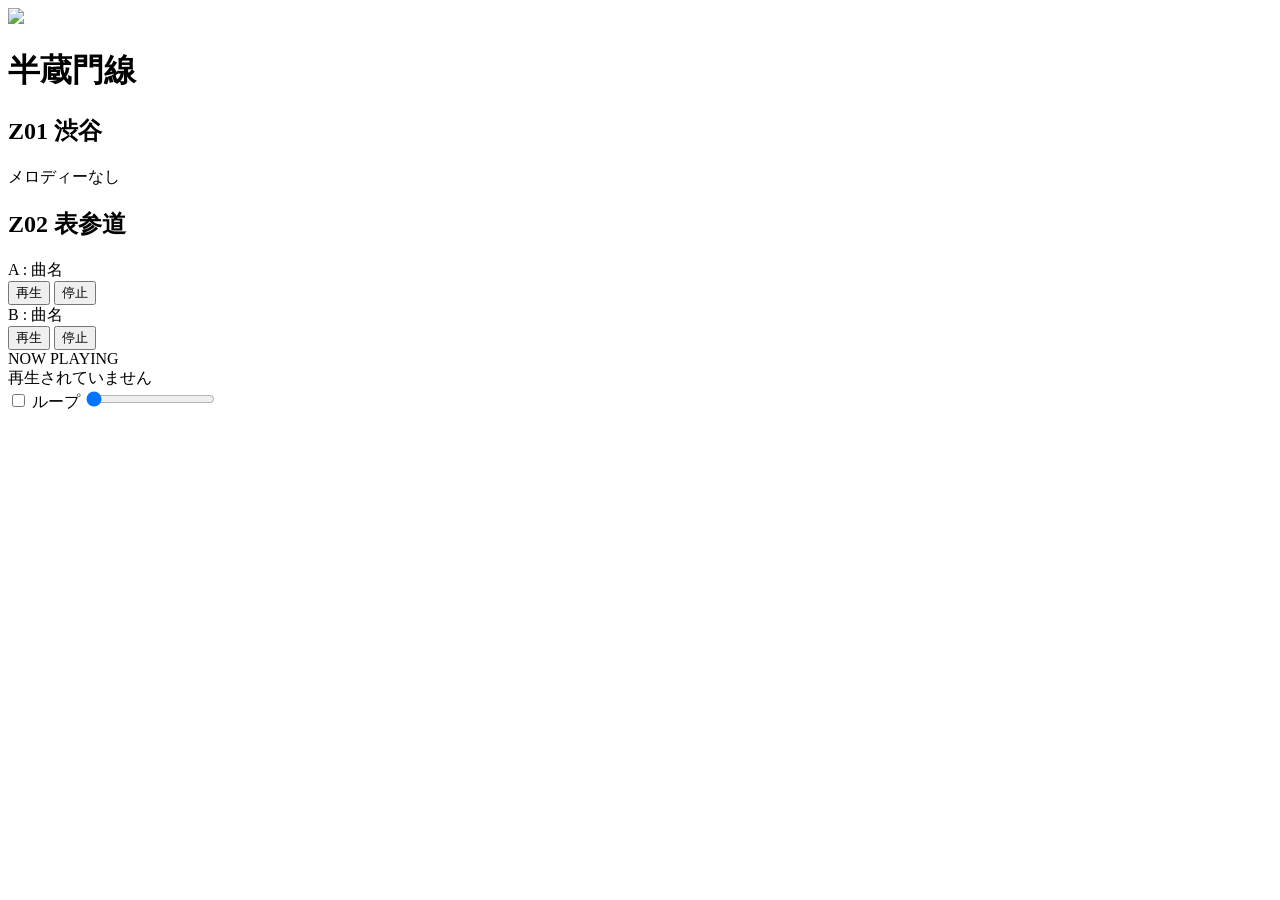
==== hanzomon-line/index.html @ 13fa2021 "Create index.html" ====
<!DOCTYPE html>
<html lang="ja">
<head>

  <meta charset="UTF-8">

  <meta
    name="viewport"
    content="width=device-width, initial-scale=1.0"
  >

  <title>半蔵門線 駅メロ</title>

  <link rel="stylesheet" href="style.css">

</head>

<body>

  <div class="bg-image"></div>





  <main class="container">

    <!-- 路線タイトル -->
    <div class="line-title">

      <img
        src="icons/hanzomon.png"
        class="line-icon"
      >

      <h1>半蔵門線</h1>

    </div>





    <!-- ===================================== -->
    <!-- Z01 渋谷 -->
    <!-- ===================================== -->

    <section class="station-card">

      <h2 class="station-name">
        Z01 渋谷
      </h2>





      <div class="melody-item">

        <div class="melody-title">
          メロディーなし
        </div>

      </div>

    </section>





    <!-- ===================================== -->
    <!-- ↓↓↓ ここから追加 ↓↓↓ -->
    <!-- ===================================== -->



    <section class="station-card">

      <h2 class="station-name">
        Z02 表参道
      </h2>





      <div class="melody-item">

        <div class="melody-title">
          A : 曲名
        </div>

        <div class="button-group">

          <button onclick="playMusic('audio/Z02A1.mp3','曲名')">
            再生
          </button>

          <button onclick="stopMusic()">
            停止
          </button>

        </div>

      </div>





      <div class="melody-item">

        <div class="melody-title">
          B : 曲名
        </div>

        <div class="button-group">

          <button onclick="playMusic('audio/Z02B1.mp3','曲名')">
            再生
          </button>

          <button onclick="stopMusic()">
            停止
          </button>

        </div>

      </div>

    </section>





  </main>





  <!-- 下部固定プレイヤー -->
  <div class="music-bar">

    <div class="music-left">

      <div class="playing-label">
        NOW PLAYING
      </div>

      <div
        class="now-playing"
        id="nowPlaying"
      >
        再生されていません
      </div>

    </div>





    <div class="music-right">

      <!-- ループ -->
      <label class="loop-wrap">

        <input
          type="checkbox"
          id="loopToggle"
        >

        ループ

      </label>





      <!-- シークバー -->
      <input
        type="range"
        id="seekBar"
        value="0"
        min="0"
        max="100"
      >

    </div>

  </div>





  <!-- audio -->
  <audio
    id="audio-player"
    preload="auto"
  ></audio>





  <script>

    const player =
      document.getElementById(
        "audio-player"
      );

    const seekBar =
      document.getElementById(
        "seekBar"
      );

    const loopToggle =
      document.getElementById(
        "loopToggle"
      );

    const nowPlaying =
      document.getElementById(
        "nowPlaying"
      );





    function playMusic(file,name){

      player.src = file;

      player.loop =
        loopToggle.checked;

      player.play();

      nowPlaying.textContent =
        name;
    }





    function stopMusic(){

      player.pause();

      player.currentTime = 0;

      nowPlaying.textContent =
        "再生されていません";
    }





    player.addEventListener(
      "timeupdate",
      () => {

        if(player.duration){

          seekBar.value =
            (player.currentTime
            / player.duration)
            * 100;
        }

      }
    );





    seekBar.addEventListener(
      "input",
      () => {

        if(player.duration){

          player.currentTime =
            (seekBar.value / 100)
            * player.duration;
        }

      }
    );

  </script>

</body>
</html>
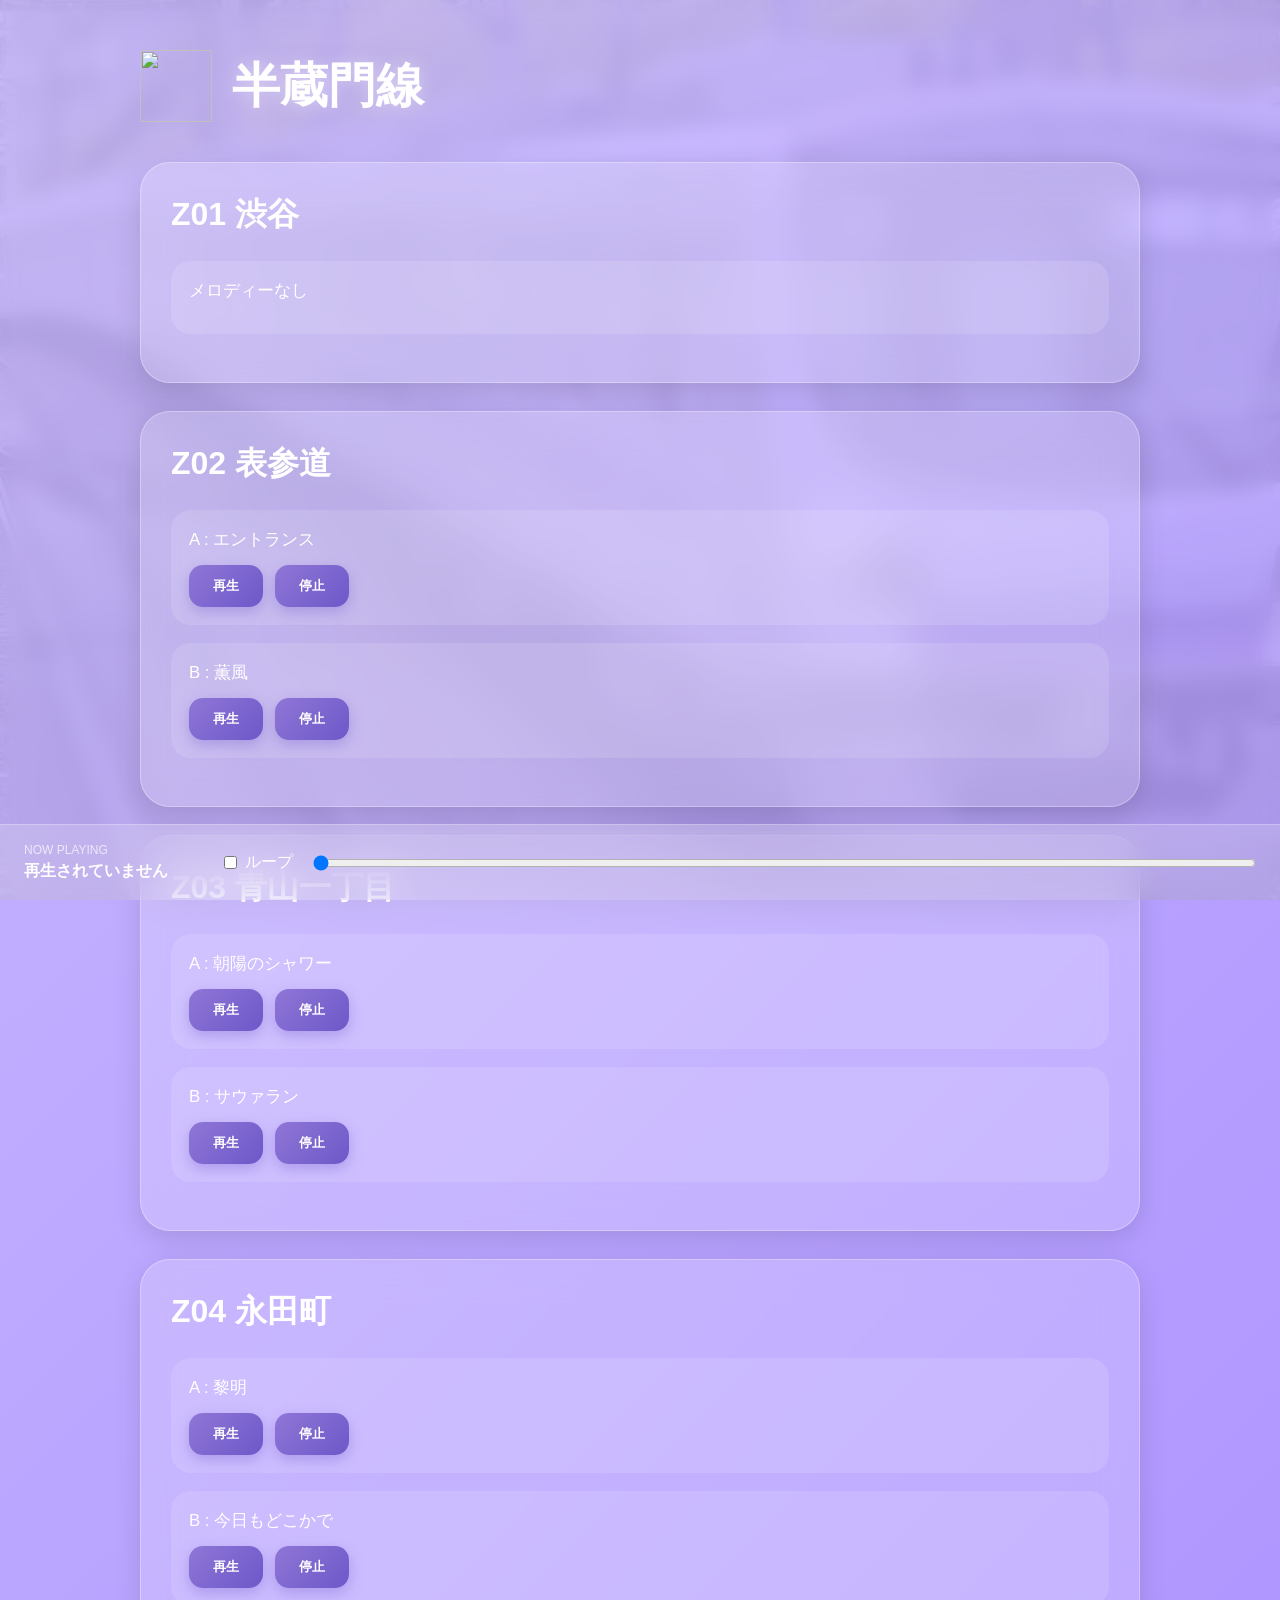
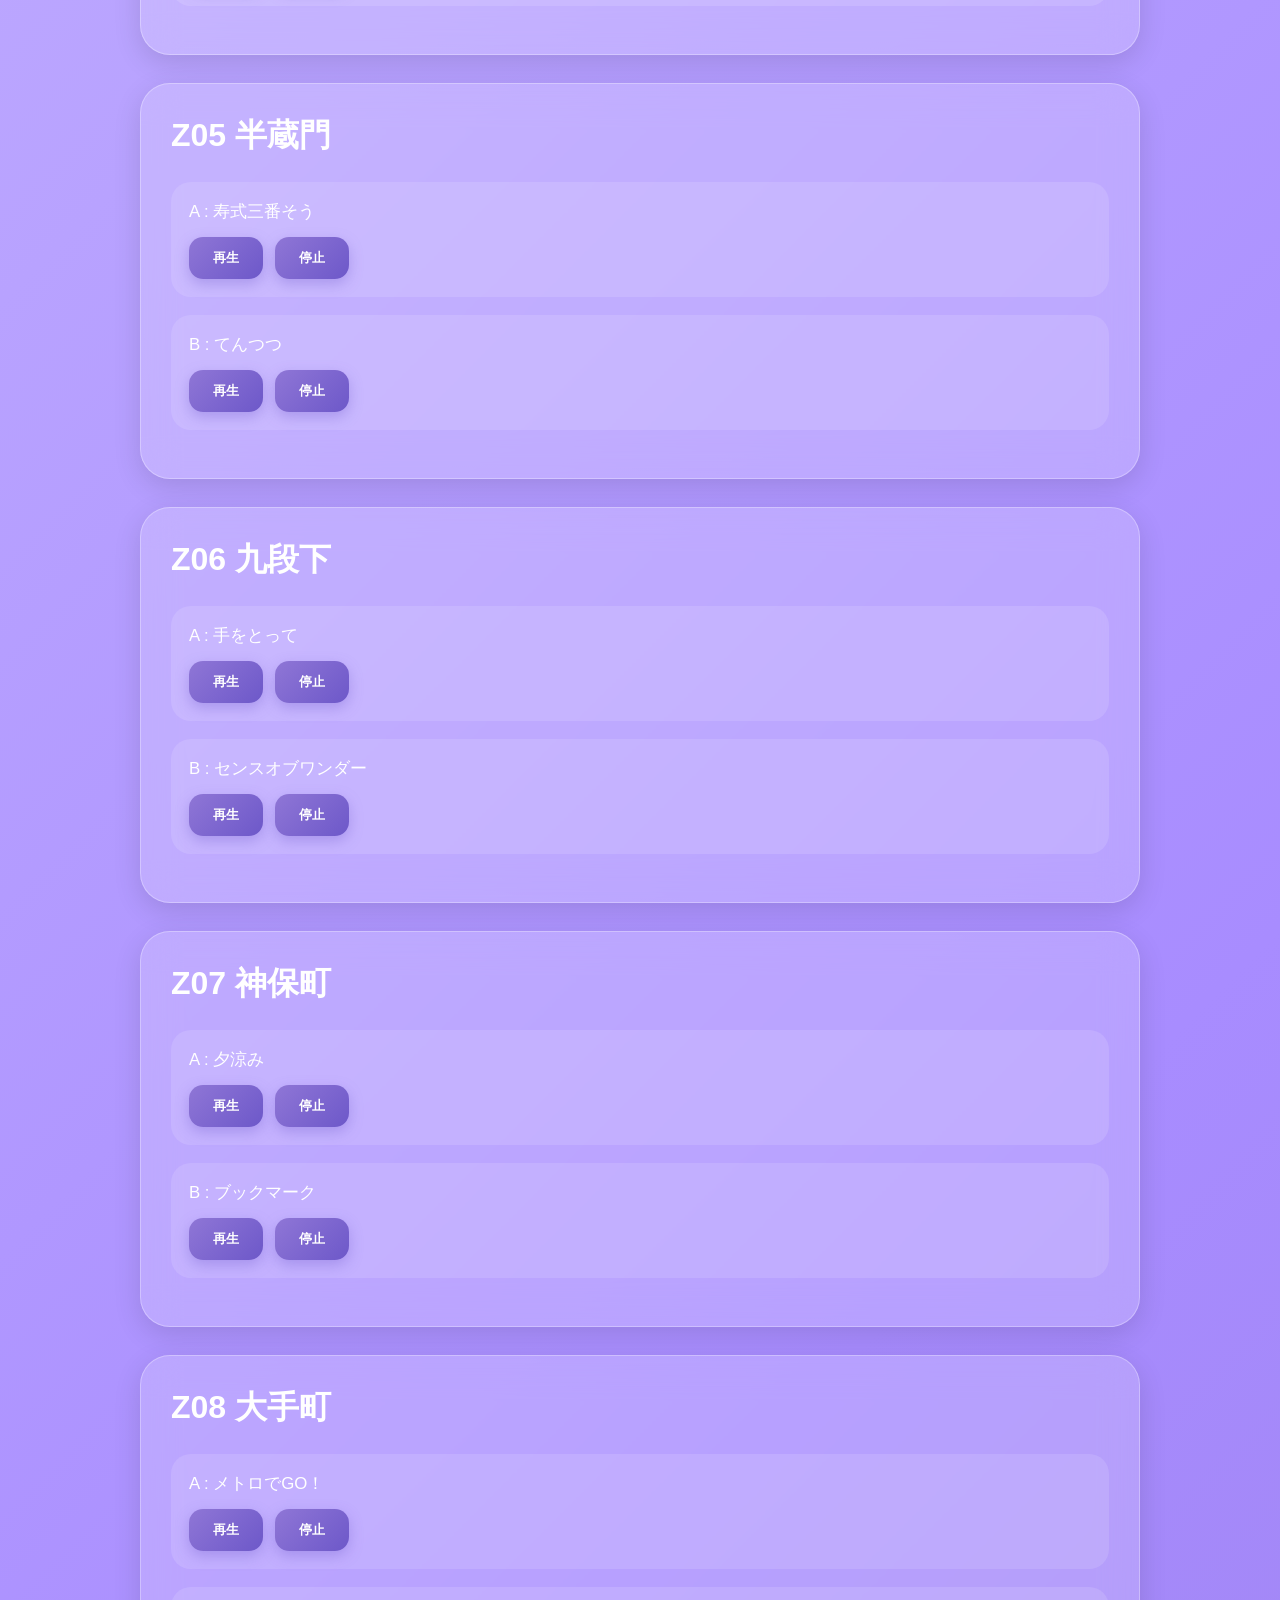
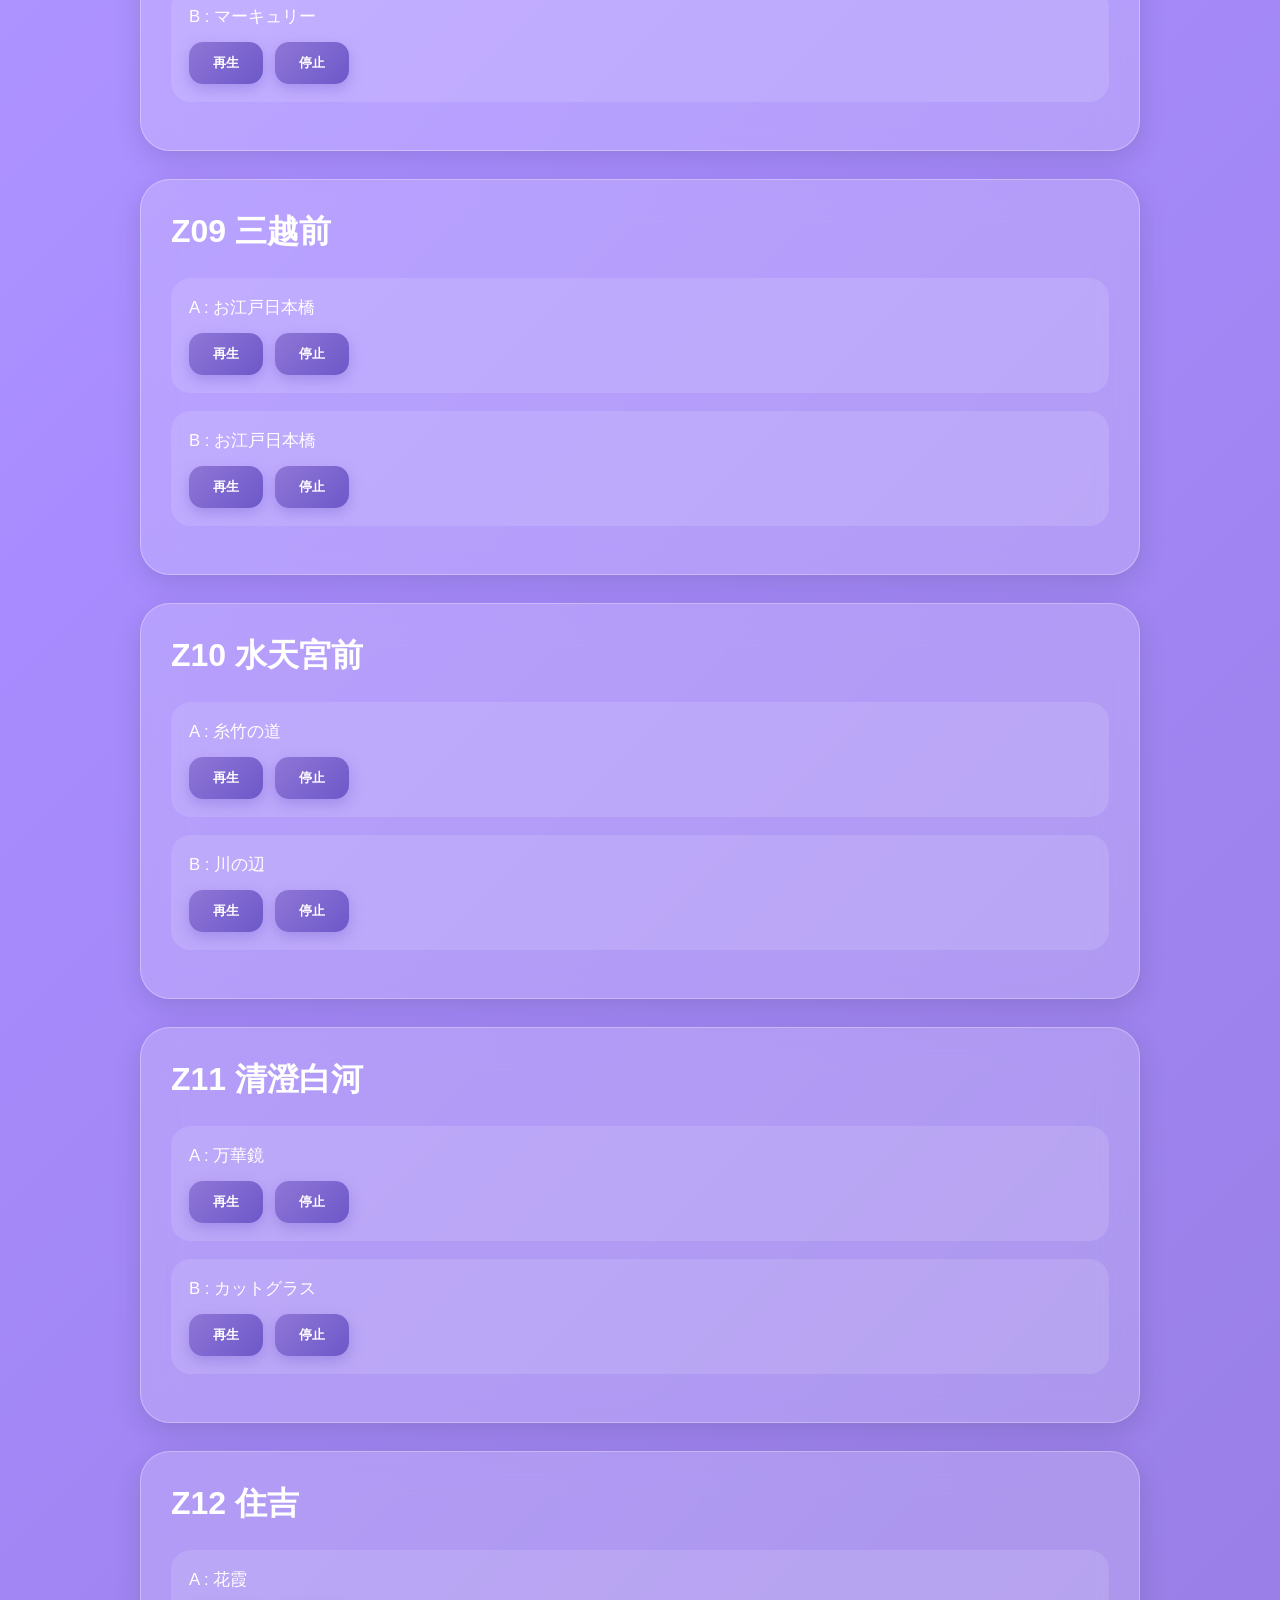
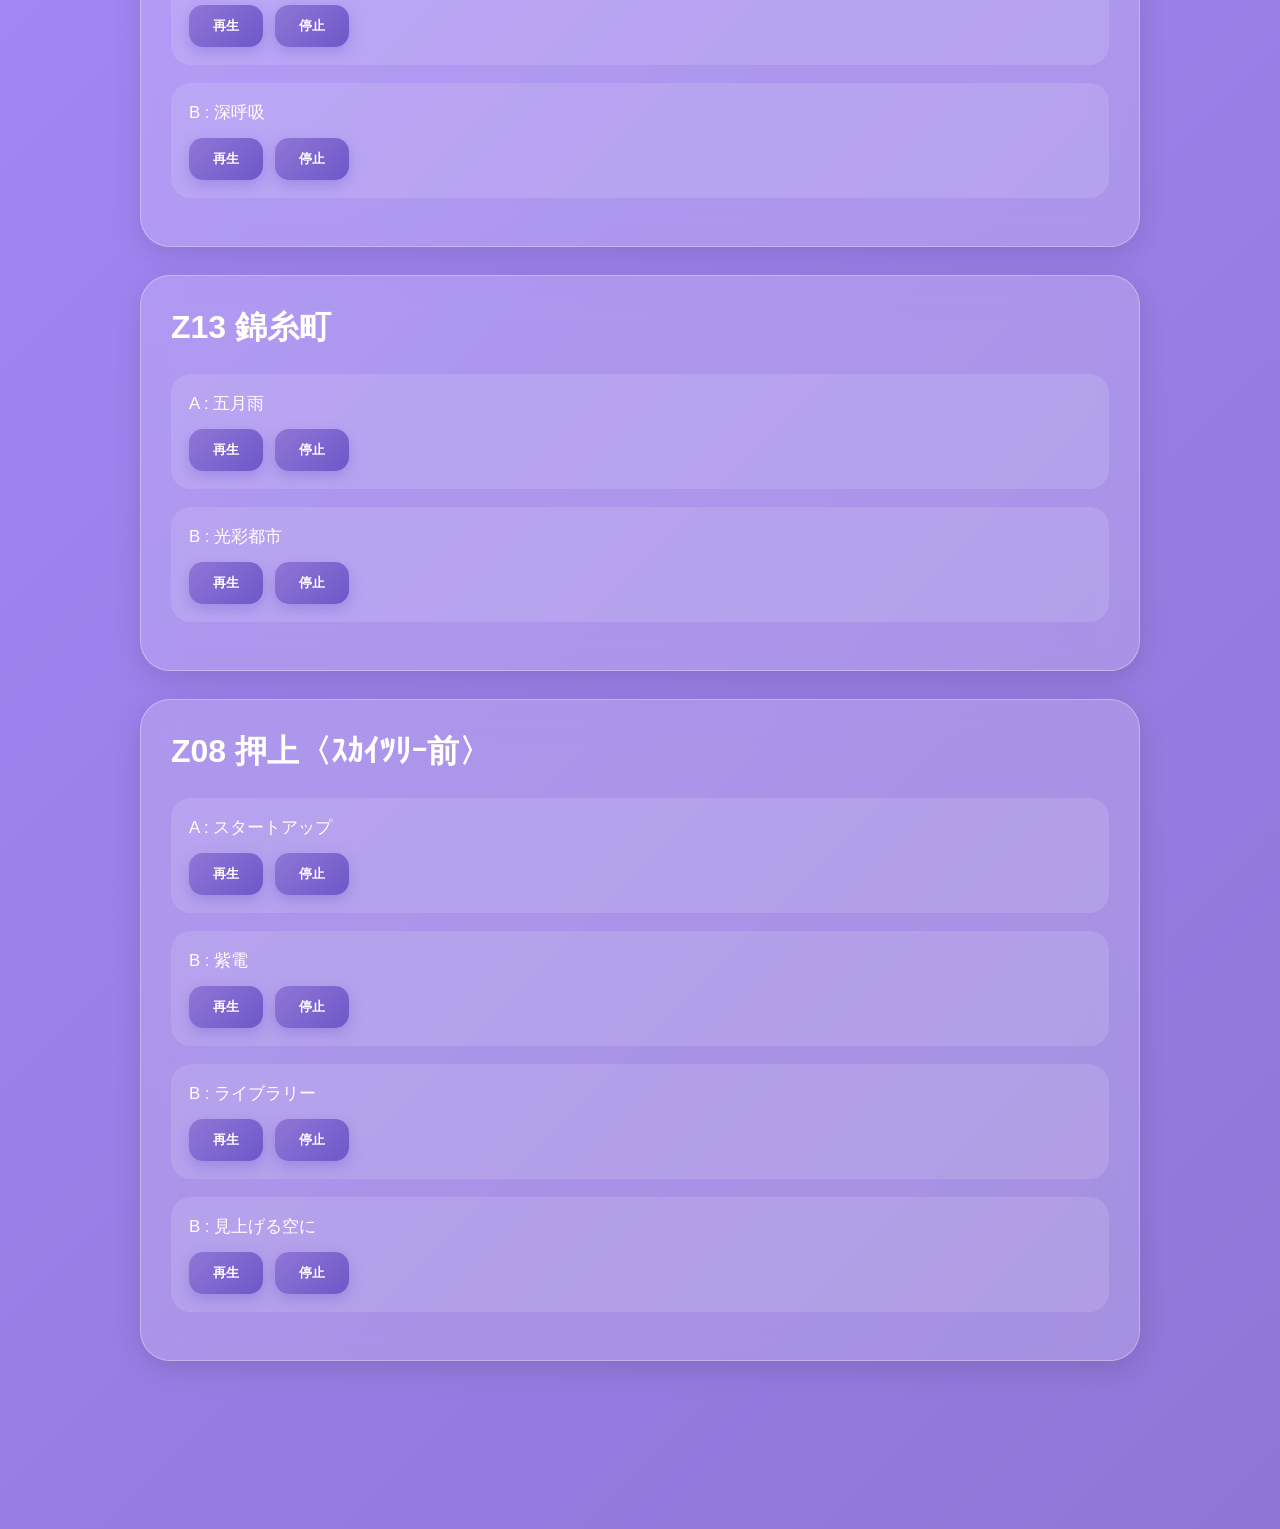
==== commit 03177291: "Update index.html" ====
--- a/hanzomon-line/index.html
+++ b/hanzomon-line/index.html
@@ -88,7 +88,7 @@
       <div class="melody-item">
 
         <div class="melody-title">
-          A : 曲名
+          A : エントランス
         </div>
 
         <div class="button-group">
@@ -112,7 +112,7 @@
       <div class="melody-item">
 
         <div class="melody-title">
-          B : 曲名
+          B : 薫風
         </div>
 
         <div class="button-group">
@@ -130,16 +130,714 @@
       </div>
 
     </section>
-
-
-
-
-
-  </main>
-
-
-
-
+ <section class="station-card">
+
+      <h2 class="station-name">
+        Z03 青山一丁目
+      </h2>
+
+
+
+
+
+      <div class="melody-item">
+
+        <div class="melody-title">
+          A : 朝陽のシャワー
+        </div>
+
+        <div class="button-group">
+
+          <button onclick="playMusic('audio/Z03A1.mp3','曲名')">
+            再生
+          </button>
+
+          <button onclick="stopMusic()">
+            停止
+          </button>
+
+        </div>
+
+      </div>
+
+
+
+
+
+      <div class="melody-item">
+
+        <div class="melody-title">
+          B : サウァラン
+        </div>
+
+        <div class="button-group">
+
+          <button onclick="playMusic('audio/Z03B1.mp3','曲名')">
+            再生
+          </button>
+
+          <button onclick="stopMusic()">
+            停止
+          </button>
+
+        </div>
+
+      </div>
+
+    </section>
+
+     <section class="station-card">
+
+      <h2 class="station-name">
+        Z04 永田町
+      </h2>
+
+
+
+
+
+      <div class="melody-item">
+
+        <div class="melody-title">
+          A : 黎明
+        </div>
+
+        <div class="button-group">
+
+          <button onclick="playMusic('audio/Z04A1.mp3','曲名')">
+            再生
+          </button>
+
+          <button onclick="stopMusic()">
+            停止
+          </button>
+
+        </div>
+
+      </div>
+
+
+
+
+
+      <div class="melody-item">
+
+        <div class="melody-title">
+          B : 今日もどこかで
+        </div>
+
+        <div class="button-group">
+
+          <button onclick="playMusic('audio/Z04B1.mp3','曲名')">
+            再生
+          </button>
+
+          <button onclick="stopMusic()">
+            停止
+          </button>
+
+        </div>
+
+      </div>
+
+    </section>
+
+
+
+
+
+  
+
+ <section class="station-card">
+
+      <h2 class="station-name">
+        Z05 半蔵門
+      </h2>
+
+
+
+
+
+      <div class="melody-item">
+
+        <div class="melody-title">
+          A : 寿式三番そう
+        </div>
+
+        <div class="button-group">
+
+          <button onclick="playMusic('audio/Z05A1.mp3','曲名')">
+            再生
+          </button>
+
+          <button onclick="stopMusic()">
+            停止
+          </button>
+
+        </div>
+
+      </div>
+
+
+
+
+
+      <div class="melody-item">
+
+        <div class="melody-title">
+          B : てんつつ
+        </div>
+
+        <div class="button-group">
+
+          <button onclick="playMusic('audio/Z05B1.mp3','曲名')">
+            再生
+          </button>
+
+          <button onclick="stopMusic()">
+            停止
+          </button>
+
+        </div>
+
+      </div>
+
+    </section>
+
+ <section class="station-card">
+
+      <h2 class="station-name">
+        Z06 九段下
+      </h2>
+
+
+
+
+
+      <div class="melody-item">
+
+        <div class="melody-title">
+          A : 手をとって
+        </div>
+
+        <div class="button-group">
+
+          <button onclick="playMusic('audio/Z06A1.mp3','曲名')">
+            再生
+          </button>
+
+          <button onclick="stopMusic()">
+            停止
+          </button>
+
+        </div>
+
+      </div>
+
+
+
+
+
+      <div class="melody-item">
+
+        <div class="melody-title">
+          B : センスオブワンダー
+        </div>
+
+        <div class="button-group">
+
+          <button onclick="playMusic('audio/Z06B1.mp3','曲名')">
+            再生
+          </button>
+
+          <button onclick="stopMusic()">
+            停止
+          </button>
+
+        </div>
+
+      </div>
+
+    </section>
+ <section class="station-card">
+
+      <h2 class="station-name">
+        Z07 神保町
+      </h2>
+
+
+
+
+
+      <div class="melody-item">
+
+        <div class="melody-title">
+          A : 夕涼み
+        </div>
+
+        <div class="button-group">
+
+          <button onclick="playMusic('audio/Z07A1.mp3','曲名')">
+            再生
+          </button>
+
+          <button onclick="stopMusic()">
+            停止
+          </button>
+
+        </div>
+
+      </div>
+
+
+
+
+
+      <div class="melody-item">
+
+        <div class="melody-title">
+          B : ブックマーク
+        </div>
+
+        <div class="button-group">
+
+          <button onclick="playMusic('audio/Z07B1.mp3','曲名')">
+            再生
+          </button>
+
+          <button onclick="stopMusic()">
+            停止
+          </button>
+
+        </div>
+
+      </div>
+
+    </section>
+ <section class="station-card">
+
+      <h2 class="station-name">
+        Z08 大手町
+      </h2>
+
+
+
+
+
+      <div class="melody-item">
+
+        <div class="melody-title">
+          A : メトロでGO！
+        </div>
+
+        <div class="button-group">
+
+          <button onclick="playMusic('audio/Z08A1.mp3','曲名')">
+            再生
+          </button>
+
+          <button onclick="stopMusic()">
+            停止
+          </button>
+
+        </div>
+
+      </div>
+
+
+
+
+
+      <div class="melody-item">
+
+        <div class="melody-title">
+          B : マーキュリー
+        </div>
+
+        <div class="button-group">
+
+          <button onclick="playMusic('audio/Z08B1.mp3','曲名')">
+            再生
+          </button>
+
+          <button onclick="stopMusic()">
+            停止
+          </button>
+
+        </div>
+
+      </div>
+
+    </section>
+ <section class="station-card">
+
+      <h2 class="station-name">
+        Z09 三越前
+      </h2>
+
+
+
+
+
+      <div class="melody-item">
+
+        <div class="melody-title">
+          A : お江戸日本橋
+        </div>
+
+        <div class="button-group">
+
+          <button onclick="playMusic('audio/Z09A1.mp3','曲名')">
+            再生
+          </button>
+
+          <button onclick="stopMusic()">
+            停止
+          </button>
+
+        </div>
+
+      </div>
+
+
+
+
+
+      <div class="melody-item">
+
+        <div class="melody-title">
+          B : お江戸日本橋
+        </div>
+
+        <div class="button-group">
+
+          <button onclick="playMusic('audio/Z09B1.mp3','曲名')">
+            再生
+          </button>
+
+          <button onclick="stopMusic()">
+            停止
+          </button>
+
+        </div>
+
+      </div>
+
+    </section>
+ <section class="station-card">
+
+      <h2 class="station-name">
+        Z10 水天宮前
+      </h2>
+
+
+
+
+
+      <div class="melody-item">
+
+        <div class="melody-title">
+          A : 糸竹の道
+        </div>
+
+        <div class="button-group">
+
+          <button onclick="playMusic('audio/Z10A1.mp3','曲名')">
+            再生
+          </button>
+
+          <button onclick="stopMusic()">
+            停止
+          </button>
+
+        </div>
+
+      </div>
+
+
+
+
+
+      <div class="melody-item">
+
+        <div class="melody-title">
+          B : 川の辺
+        </div>
+
+        <div class="button-group">
+
+          <button onclick="playMusic('audio/Z10B1.mp3','曲名')">
+            再生
+          </button>
+
+          <button onclick="stopMusic()">
+            停止
+          </button>
+
+        </div>
+
+      </div>
+
+    </section>
+ <section class="station-card">
+
+      <h2 class="station-name">
+        Z11 清澄白河
+      </h2>
+
+
+
+
+
+      <div class="melody-item">
+
+        <div class="melody-title">
+          A : 万華鏡
+        </div>
+
+        <div class="button-group">
+
+          <button onclick="playMusic('audio/Z11A1.mp3','曲名')">
+            再生
+          </button>
+
+          <button onclick="stopMusic()">
+            停止
+          </button>
+
+        </div>
+
+      </div>
+
+
+
+
+
+      <div class="melody-item">
+
+        <div class="melody-title">
+          B : カットグラス
+        </div>
+
+        <div class="button-group">
+
+          <button onclick="playMusic('audio/Z11B1.mp3','曲名')">
+            再生
+          </button>
+
+          <button onclick="stopMusic()">
+            停止
+          </button>
+
+        </div>
+
+      </div>
+
+    </section>
+ <section class="station-card">
+
+      <h2 class="station-name">
+        Z12 住吉
+      </h2>
+
+
+
+
+
+      <div class="melody-item">
+
+        <div class="melody-title">
+          A : 花霞
+        </div>
+
+        <div class="button-group">
+
+          <button onclick="playMusic('audio/Z12A1.mp3','曲名')">
+            再生
+          </button>
+
+          <button onclick="stopMusic()">
+            停止
+          </button>
+
+        </div>
+
+      </div>
+
+
+
+
+
+      <div class="melody-item">
+
+        <div class="melody-title">
+          B : 深呼吸
+        </div>
+
+        <div class="button-group">
+
+          <button onclick="playMusic('audio/Z12B1.mp3','曲名')">
+            再生
+          </button>
+
+          <button onclick="stopMusic()">
+            停止
+          </button>
+
+        </div>
+
+      </div>
+
+    </section>
+ <section class="station-card">
+
+      <h2 class="station-name">
+        Z13 錦糸町
+      </h2>
+
+
+
+
+
+      <div class="melody-item">
+
+        <div class="melody-title">
+          A : 五月雨
+        </div>
+
+        <div class="button-group">
+
+          <button onclick="playMusic('audio/Z13A1.mp3','曲名')">
+            再生
+          </button>
+
+          <button onclick="stopMusic()">
+            停止
+          </button>
+
+        </div>
+
+      </div>
+
+
+
+
+
+      <div class="melody-item">
+
+        <div class="melody-title">
+          B : 光彩都市
+        </div>
+
+        <div class="button-group">
+
+          <button onclick="playMusic('audio/Z13B1.mp3','曲名')">
+            再生
+          </button>
+
+          <button onclick="stopMusic()">
+            停止
+          </button>
+
+        </div>
+
+      </div>
+
+    </section>
+ <section class="station-card">
+
+      <h2 class="station-name">
+        Z08 押上〈ｽｶｲﾂﾘｰ前〉
+      </h2>
+
+
+
+
+
+      <div class="melody-item">
+
+        <div class="melody-title">
+          A : スタートアップ
+        </div>
+
+        <div class="button-group">
+
+          <button onclick="playMusic('audio/Z14A1.mp3','曲名')">
+            再生
+          </button>
+
+          <button onclick="stopMusic()">
+            停止
+          </button>
+
+        </div>
+
+      </div>
+
+
+
+
+
+      <div class="melody-item">
+
+        <div class="melody-title">
+          B : 紫電
+        </div>
+
+        <div class="button-group">
+
+          <button onclick="playMusic('audio/Z14B1.mp3','曲名')">
+            再生
+          </button>
+
+          <button onclick="stopMusic()">
+            停止
+          </button>
+
+        </div>
+
+      </div>
+      <div class="melody-item">
+
+        <div class="melody-title">
+          B : ライブラリー
+        </div>
+
+        <div class="button-group">
+
+          <button onclick="playMusic('audio/Z14B2.mp3','曲名')">
+            再生
+          </button>
+
+          <button onclick="stopMusic()">
+            停止
+          </button>
+
+        </div>
+
+      </div>
+      <div class="melody-item">
+
+        <div class="melody-title">
+          B : 見上げる空に
+        </div>
+
+        <div class="button-group">
+
+          <button onclick="playMusic('audio/Z14B3.mp3','曲名')">
+            再生
+          </button>
+
+          <button onclick="stopMusic()">
+            停止
+          </button>
+
+        </div>
+
+      </div>
+
+    </section>
+</main>
 
   <!-- 下部固定プレイヤー -->
   <div class="music-bar">
--- a/hanzomon-line/style.css
+++ b/hanzomon-line/style.css
@@ -0,0 +1,317 @@
+*{
+  margin:0;
+  padding:0;
+  box-sizing:border-box;
+}
+
+body{
+
+  font-family:
+    "Hiragino Sans",
+    "Yu Gothic",
+    sans-serif;
+
+  background:
+    linear-gradient(
+      135deg,
+      #c8b8ff,
+      #a88cff,
+      #8f76d6
+    );
+
+  min-height:100vh;
+
+  overflow-x:hidden;
+
+  color:white;
+}
+
+/* 背景画像 */
+.bg-image{
+
+  position:fixed;
+
+  inset:0;
+
+  background-image:
+    url("images/hanzomon_train.png");
+
+  background-size:cover;
+
+  background-position:center;
+
+  opacity:0.14;
+
+  z-index:-2;
+}
+
+/* ガラス */
+body::before{
+
+  content:"";
+
+  position:fixed;
+
+  inset:0;
+
+  backdrop-filter:blur(10px);
+
+  z-index:-1;
+}
+
+/* 全体 */
+.container{
+
+  width:min(1000px,90%);
+
+  margin:auto;
+
+  padding:
+    50px 0 140px;
+}
+
+/* 路線タイトル */
+.line-title{
+
+  display:flex;
+
+  align-items:center;
+
+  gap:20px;
+
+  margin-bottom:40px;
+}
+
+/* 路線記号 */
+.line-icon{
+
+  width:72px;
+  height:72px;
+
+  object-fit:contain;
+}
+
+/* タイトル */
+.line-title h1{
+
+  font-size:3rem;
+
+  text-shadow:
+    0 0 18px rgba(255,255,255,0.4);
+}
+
+/* 駅カード */
+.station-card{
+
+  background:
+    rgba(255,255,255,0.18);
+
+  border:
+    1px solid rgba(255,255,255,0.3);
+
+  backdrop-filter:blur(18px);
+
+  border-radius:30px;
+
+  padding:30px;
+
+  margin-bottom:28px;
+
+  box-shadow:
+    0 8px 28px rgba(0,0,0,0.12);
+}
+
+/* 駅名 */
+.station-name{
+
+  font-size:2rem;
+
+  margin-bottom:24px;
+}
+
+/* 曲 */
+.melody-item{
+
+  background:
+    rgba(255,255,255,0.12);
+
+  border-radius:20px;
+
+  padding:18px;
+
+  margin-bottom:18px;
+}
+
+/* 曲名 */
+.melody-title{
+
+  font-size:1.05rem;
+
+  margin-bottom:14px;
+}
+
+/* ボタン */
+.button-group{
+
+  display:flex;
+
+  gap:12px;
+}
+
+button{
+
+  border:none;
+
+  padding:
+    12px 24px;
+
+  border-radius:14px;
+
+  cursor:pointer;
+
+  font-weight:bold;
+
+  color:white;
+
+  background:
+    linear-gradient(
+      135deg,
+      #8f76d6,
+      #6d58c9
+    );
+
+  transition:0.25s;
+
+  box-shadow:
+    0 5px 14px rgba(109,88,201,0.35);
+}
+
+button:hover{
+
+  transform:
+    scale(1.04);
+}
+
+/* 下部プレイヤー */
+.music-bar{
+
+  position:fixed;
+
+  left:0;
+  right:0;
+  bottom:0;
+
+  display:flex;
+
+  justify-content:space-between;
+
+  align-items:center;
+
+  gap:20px;
+
+  padding:
+    18px 24px;
+
+  background:
+    rgba(255,255,255,0.18);
+
+  backdrop-filter:blur(20px);
+
+  border-top:
+    1px solid rgba(255,255,255,0.25);
+}
+
+/* 左 */
+.music-left{
+
+  min-width:180px;
+}
+
+/* 再生中 */
+.playing-label{
+
+  font-size:0.75rem;
+
+  opacity:0.7;
+
+  margin-bottom:4px;
+}
+
+.now-playing{
+
+  font-weight:bold;
+}
+
+/* 右 */
+.music-right{
+
+  flex:1;
+
+  display:flex;
+
+  align-items:center;
+
+  gap:20px;
+}
+
+/* ループ */
+.loop-wrap{
+
+  display:flex;
+
+  align-items:center;
+
+  gap:8px;
+
+  white-space:nowrap;
+}
+
+/* バー */
+#seekBar{
+
+  width:100%;
+}
+
+/* スマホ */
+@media(max-width:700px){
+
+  .line-title{
+
+    flex-direction:column;
+
+    align-items:flex-start;
+  }
+
+  .line-title h1{
+
+    font-size:2rem;
+  }
+
+  .station-name{
+
+    font-size:1.5rem;
+  }
+
+  .button-group{
+
+    flex-direction:column;
+  }
+
+  button{
+
+    width:100%;
+  }
+
+  .music-bar{
+
+    flex-direction:column;
+
+    align-items:flex-start;
+  }
+
+  .music-right{
+
+    width:100%;
+  }
+
+}
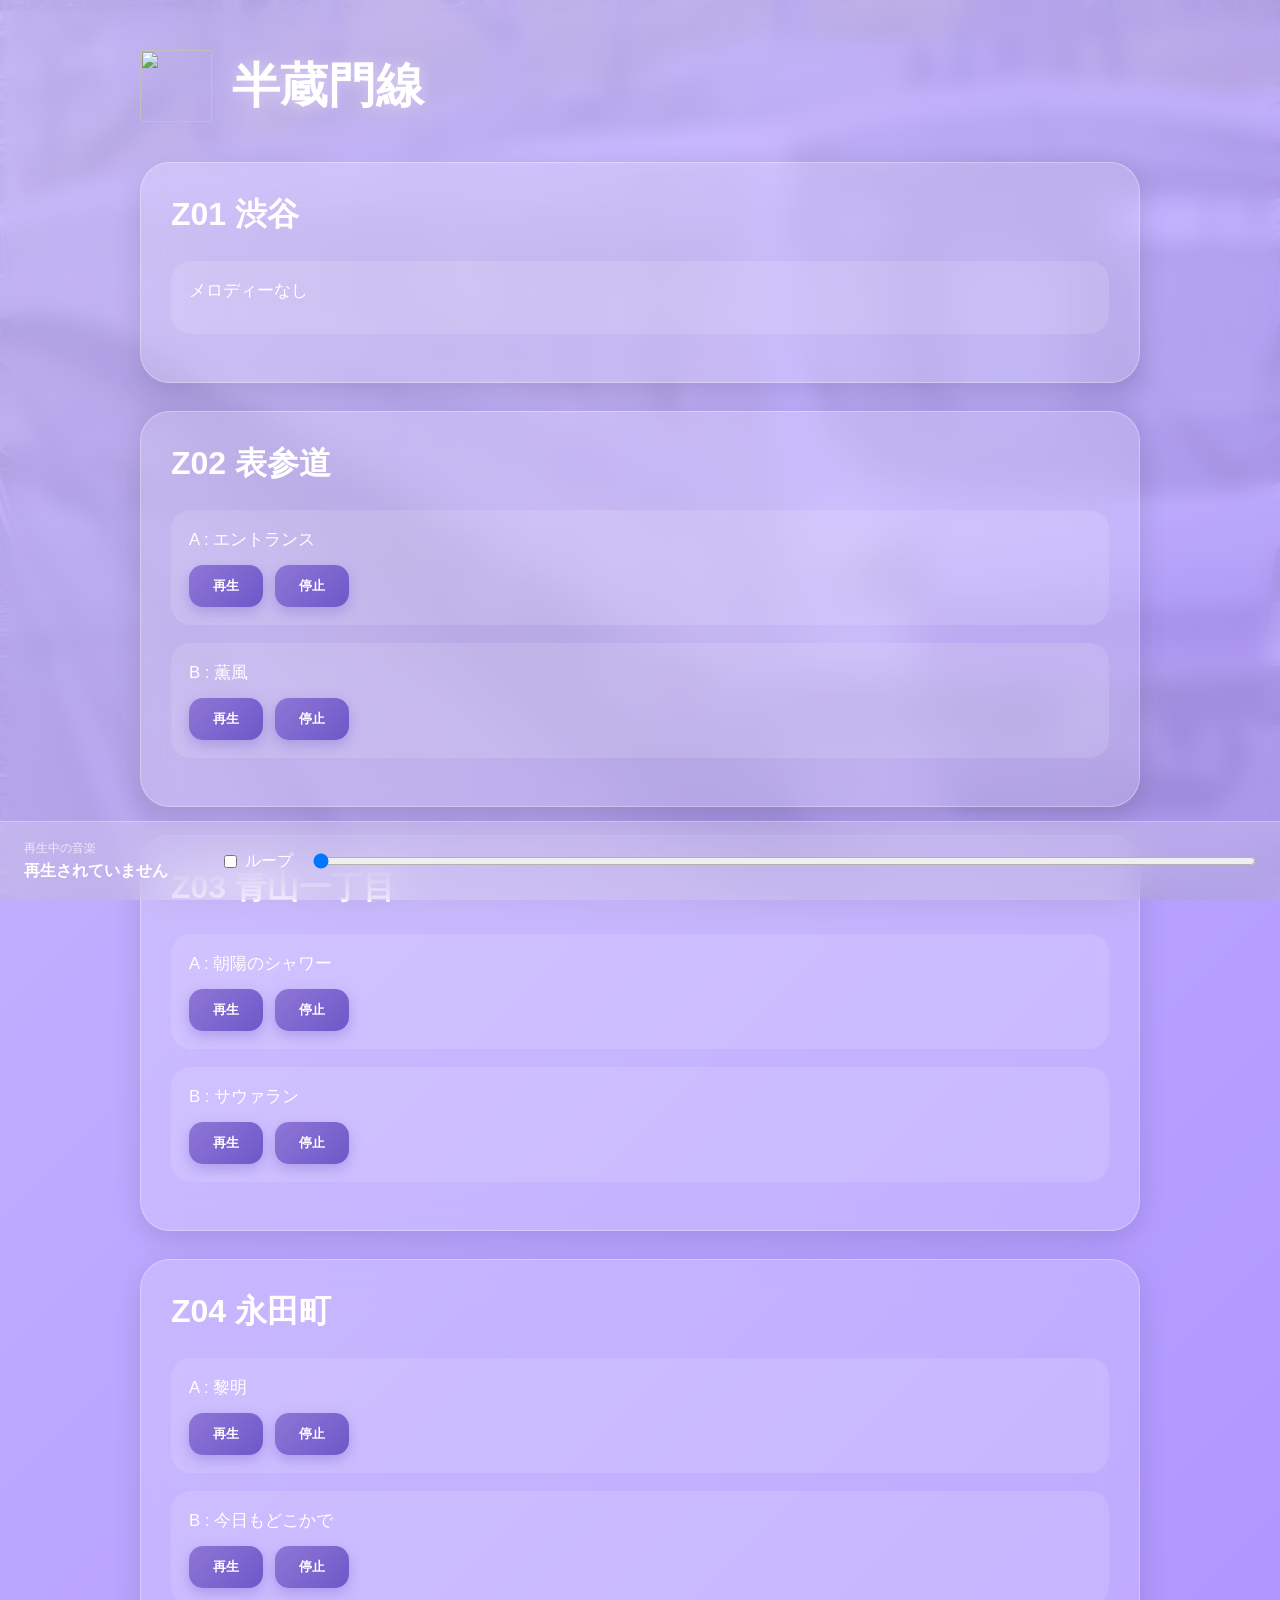
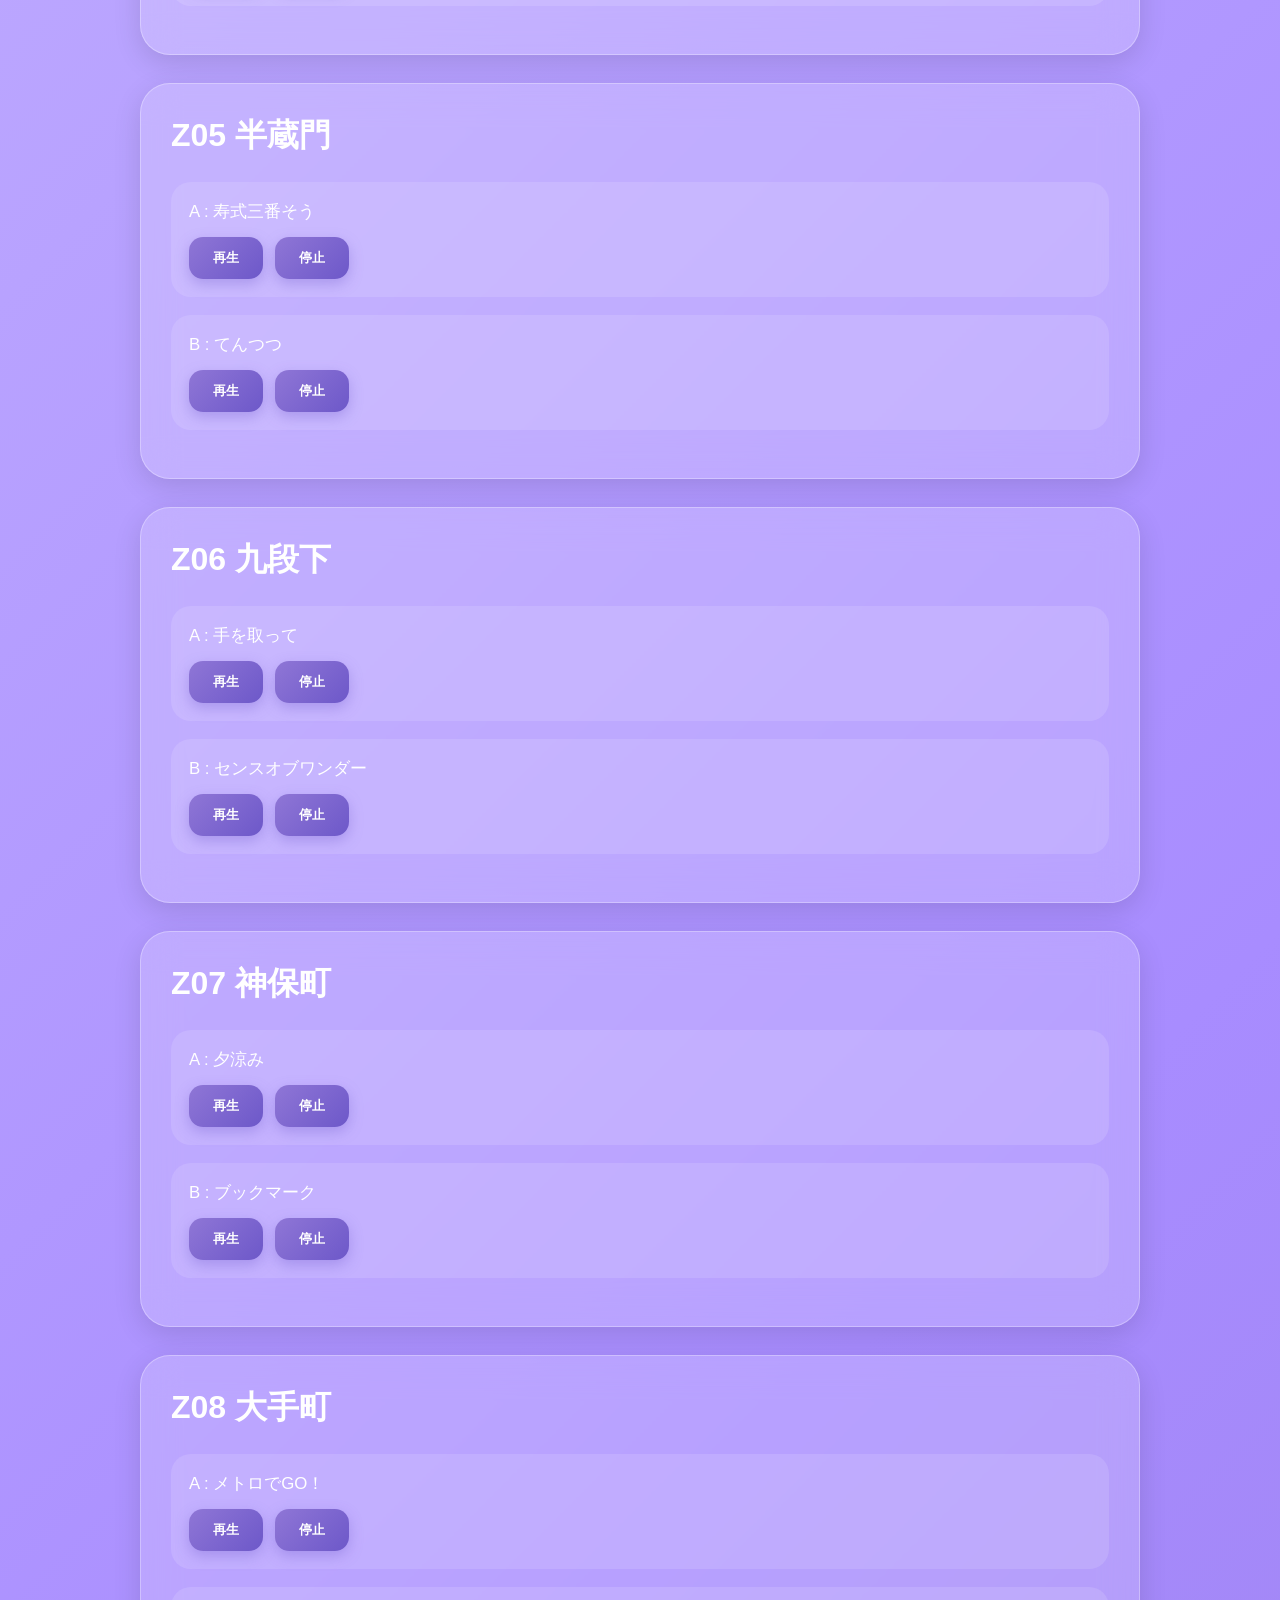
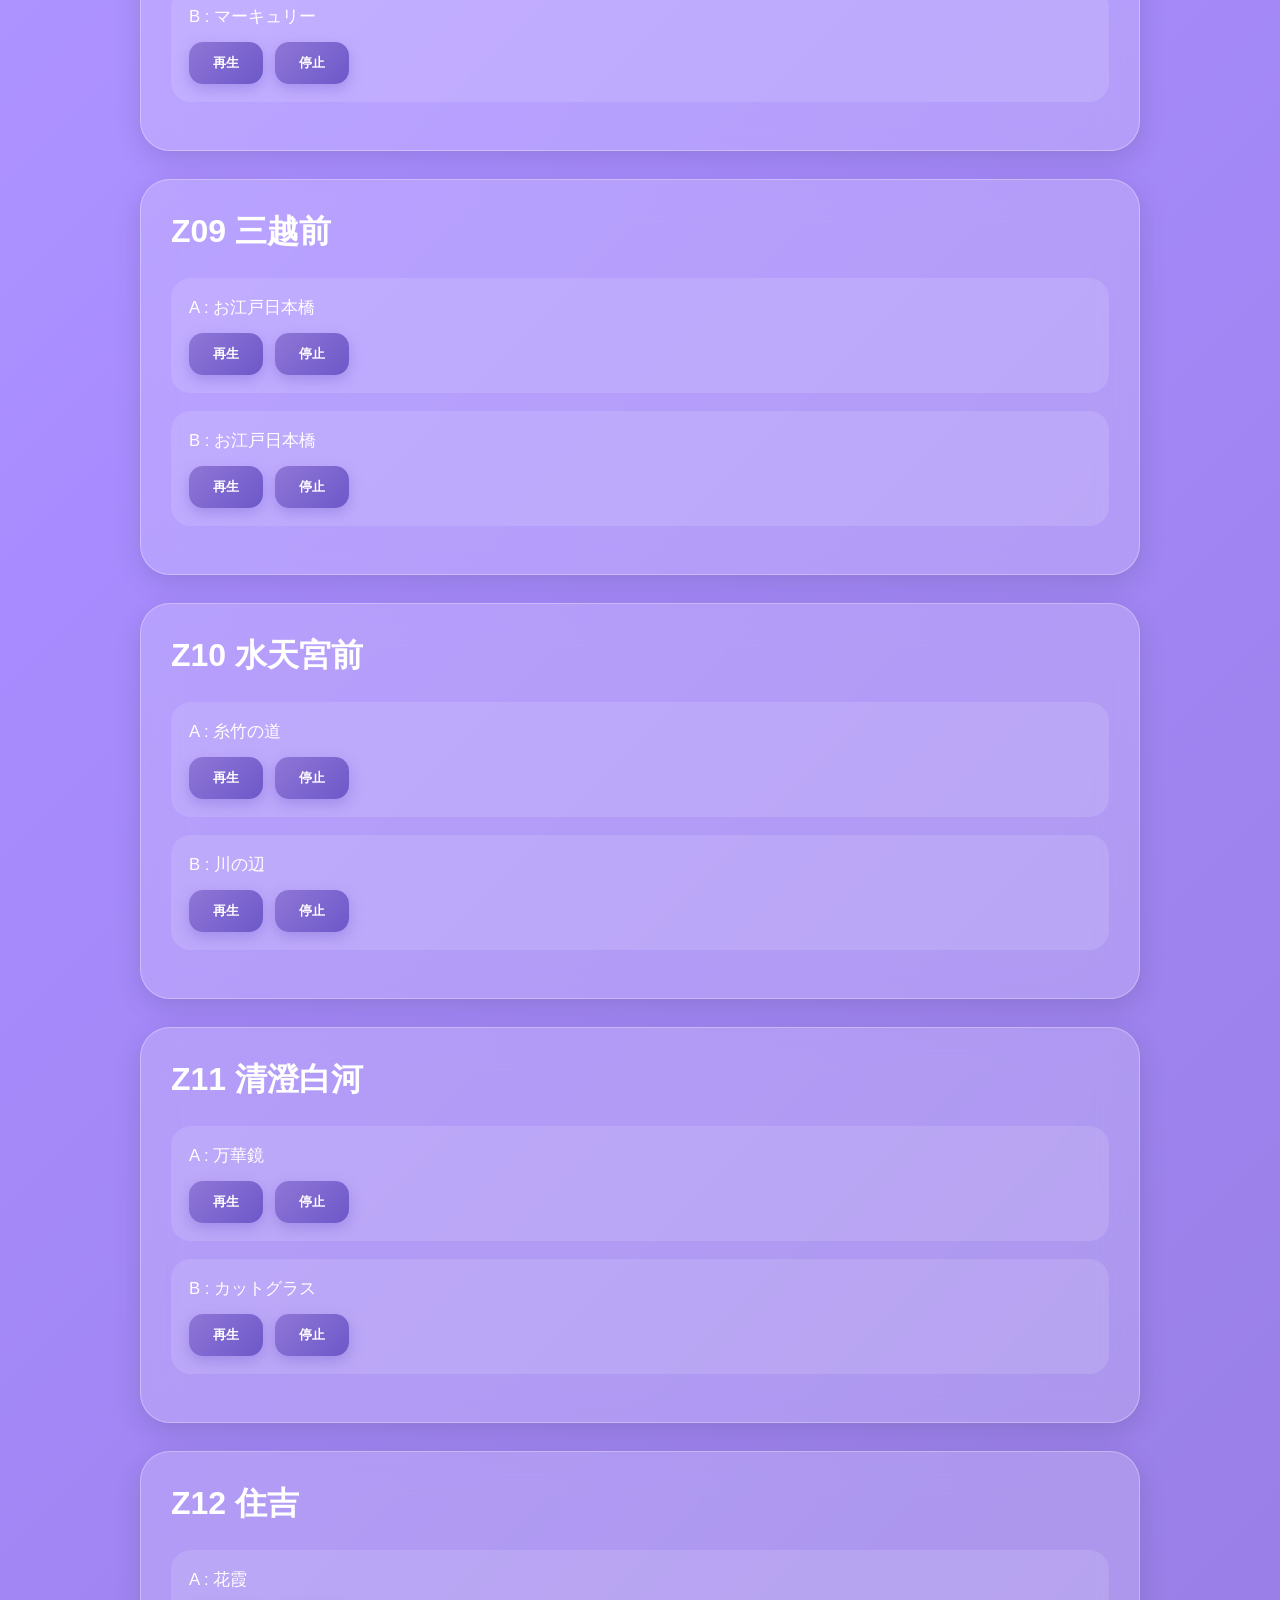
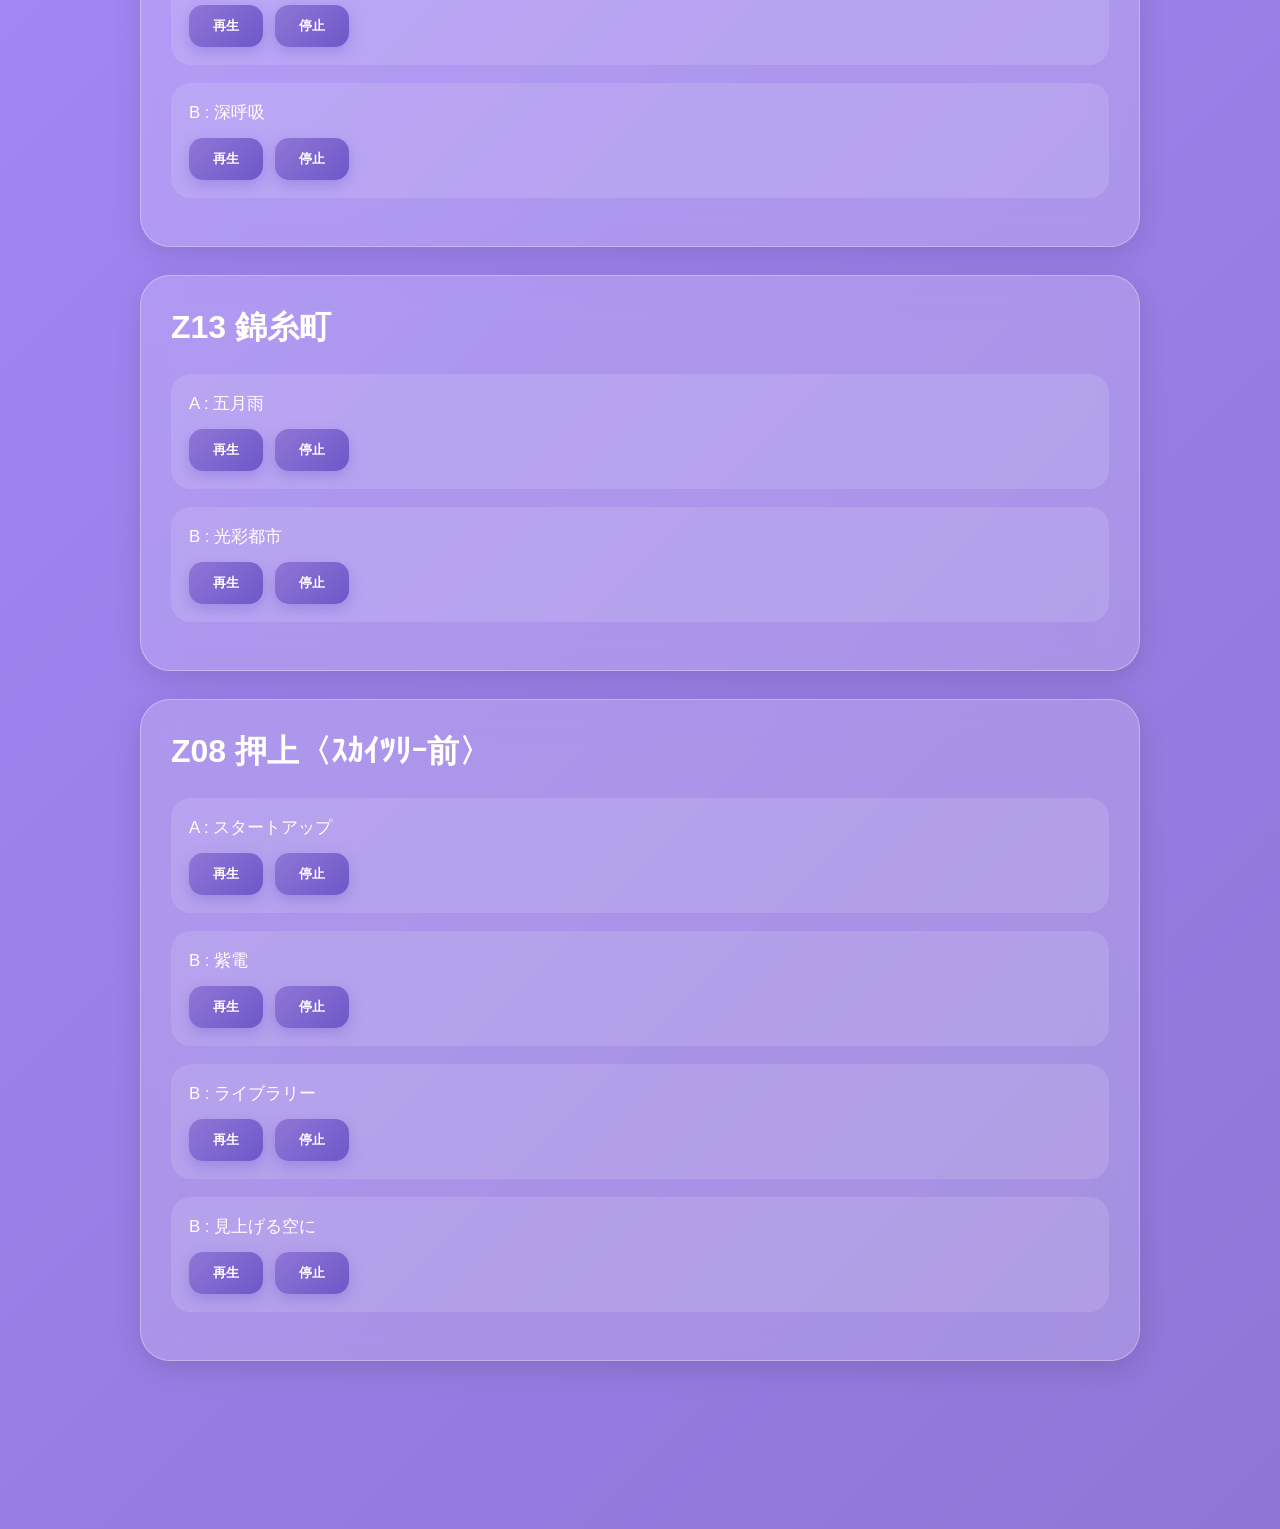
==== commit 4234b2b2: "Update index.html" ====
--- a/hanzomon-line/index.html
+++ b/hanzomon-line/index.html
@@ -93,7 +93,7 @@
 
         <div class="button-group">
 
-          <button onclick="playMusic('audio/Z02A1.mp3','曲名')">
+          <button onclick="playMusic('audio/Z02A1.mp3','表参道 エントランス')">
             再生
           </button>
 
@@ -117,7 +117,7 @@
 
         <div class="button-group">
 
-          <button onclick="playMusic('audio/Z02B1.mp3','曲名')">
+          <button onclick="playMusic('audio/Z02B1.mp3','表参道 薫風')">
             再生
           </button>
 
@@ -148,7 +148,7 @@
 
         <div class="button-group">
 
-          <button onclick="playMusic('audio/Z03A1.mp3','曲名')">
+          <button onclick="playMusic('audio/Z03A1.mp3','青山一丁目 朝陽のシャワー')">
             再生
           </button>
 
@@ -172,7 +172,7 @@
 
         <div class="button-group">
 
-          <button onclick="playMusic('audio/Z03B1.mp3','曲名')">
+          <button onclick="playMusic('audio/Z03B1.mp3','青山一丁目 サウァラン')">
             再生
           </button>
 
@@ -204,7 +204,7 @@
 
         <div class="button-group">
 
-          <button onclick="playMusic('audio/Z04A1.mp3','曲名')">
+          <button onclick="playMusic('audio/Z04A1.mp3','永田町 黎明')">
             再生
           </button>
 
@@ -228,7 +228,7 @@
 
         <div class="button-group">
 
-          <button onclick="playMusic('audio/Z04B1.mp3','曲名')">
+          <button onclick="playMusic('audio/Z04B1.mp3','永田町 今日もどこかで')">
             再生
           </button>
 
@@ -266,7 +266,7 @@
 
         <div class="button-group">
 
-          <button onclick="playMusic('audio/Z05A1.mp3','曲名')">
+          <button onclick="playMusic('audio/Z05A1.mp3','半蔵門 寿式三番三')">
             再生
           </button>
 
@@ -290,7 +290,7 @@
 
         <div class="button-group">
 
-          <button onclick="playMusic('audio/Z05B1.mp3','曲名')">
+          <button onclick="playMusic('audio/Z05B1.mp3','半蔵門　てんつつ')">
             再生
           </button>
 
@@ -317,12 +317,12 @@
       <div class="melody-item">
 
         <div class="melody-title">
-          A : 手をとって
-        </div>
-
-        <div class="button-group">
-
-          <button onclick="playMusic('audio/Z06A1.mp3','曲名')">
+          A : 手を取って
+        </div>
+
+        <div class="button-group">
+
+          <button onclick="playMusic('audio/Z06A1.mp3','九段下 手を取って')">
             再生
           </button>
 
@@ -346,7 +346,7 @@
 
         <div class="button-group">
 
-          <button onclick="playMusic('audio/Z06B1.mp3','曲名')">
+          <button onclick="playMusic('audio/Z06B1.mp3','九段下 センスオブワンダー')">
             再生
           </button>
 
@@ -377,7 +377,7 @@
 
         <div class="button-group">
 
-          <button onclick="playMusic('audio/Z07A1.mp3','曲名')">
+          <button onclick="playMusic('audio/Z07A1.mp3','神保町　夕涼み')">
             再生
           </button>
 
@@ -401,7 +401,7 @@
 
         <div class="button-group">
 
-          <button onclick="playMusic('audio/Z07B1.mp3','曲名')">
+          <button onclick="playMusic('audio/Z07B1.mp3','神保町　ブックマーク')">
             再生
           </button>
 
@@ -432,7 +432,7 @@
 
         <div class="button-group">
 
-          <button onclick="playMusic('audio/Z08A1.mp3','曲名')">
+          <button onclick="playMusic('audio/Z08A1.mp3','大手町　メトロでGO！')">
             再生
           </button>
 
@@ -456,7 +456,7 @@
 
         <div class="button-group">
 
-          <button onclick="playMusic('audio/Z08B1.mp3','曲名')">
+          <button onclick="playMusic('audio/Z08B1.mp3','大手町　マーキュリー')">
             再生
           </button>
 
@@ -487,7 +487,7 @@
 
         <div class="button-group">
 
-          <button onclick="playMusic('audio/Z09A1.mp3','曲名')">
+          <button onclick="playMusic('audio/Z09A1.mp3','三越前　お江戸日本橋E')">
             再生
           </button>
 
@@ -511,7 +511,7 @@
 
         <div class="button-group">
 
-          <button onclick="playMusic('audio/Z09B1.mp3','曲名')">
+          <button onclick="playMusic('audio/Z09B1.mp3','三越前　お江戸日本橋F')">
             再生
           </button>
 
@@ -542,7 +542,7 @@
 
         <div class="button-group">
 
-          <button onclick="playMusic('audio/Z10A1.mp3','曲名')">
+          <button onclick="playMusic('audio/Z10A1.mp3','水天宮前　糸竹の道')">
             再生
           </button>
 
@@ -566,7 +566,7 @@
 
         <div class="button-group">
 
-          <button onclick="playMusic('audio/Z10B1.mp3','曲名')">
+          <button onclick="playMusic('audio/Z10B1.mp3','水天宮前　川の辺')">
             再生
           </button>
 
@@ -597,7 +597,7 @@
 
         <div class="button-group">
 
-          <button onclick="playMusic('audio/Z11A1.mp3','曲名')">
+          <button onclick="playMusic('audio/Z11A1.mp3','清澄白河　万華鏡')">
             再生
           </button>
 
@@ -621,7 +621,7 @@
 
         <div class="button-group">
 
-          <button onclick="playMusic('audio/Z11B1.mp3','曲名')">
+          <button onclick="playMusic('audio/Z11B1.mp3','清澄白河　カットグラス')">
             再生
           </button>
 
@@ -652,7 +652,7 @@
 
         <div class="button-group">
 
-          <button onclick="playMusic('audio/Z12A1.mp3','曲名')">
+          <button onclick="playMusic('audio/Z12A1.mp3','住吉　花霞')">
             再生
           </button>
 
@@ -676,7 +676,7 @@
 
         <div class="button-group">
 
-          <button onclick="playMusic('audio/Z12B1.mp3','曲名')">
+          <button onclick="playMusic('audio/Z12B1.mp3','住吉　深呼吸')">
             再生
           </button>
 
@@ -707,7 +707,7 @@
 
         <div class="button-group">
 
-          <button onclick="playMusic('audio/Z13A1.mp3','曲名')">
+          <button onclick="playMusic('audio/Z13A1.mp3','錦糸町　五月雨')">
             再生
           </button>
 
@@ -731,7 +731,7 @@
 
         <div class="button-group">
 
-          <button onclick="playMusic('audio/Z13B1.mp3','曲名')">
+          <button onclick="playMusic('audio/Z13B1.mp3','錦糸町　光彩都市)">
             再生
           </button>
 
@@ -762,7 +762,7 @@
 
         <div class="button-group">
 
-          <button onclick="playMusic('audio/Z14A1.mp3','曲名')">
+          <button onclick="playMusic('audio/Z14A1.mp3','押上　スタートアップ')">
             再生
           </button>
 
@@ -786,7 +786,7 @@
 
         <div class="button-group">
 
-          <button onclick="playMusic('audio/Z14B1.mp3','曲名')">
+          <button onclick="playMusic('audio/Z14B1.mp3','押上　紫電')">
             再生
           </button>
 
@@ -805,7 +805,7 @@
 
         <div class="button-group">
 
-          <button onclick="playMusic('audio/Z14B2.mp3','曲名')">
+          <button onclick="playMusic('audio/Z14B2.mp3','押上　ライブラリー')">
             再生
           </button>
 
@@ -824,7 +824,7 @@
 
         <div class="button-group">
 
-          <button onclick="playMusic('audio/Z14B3.mp3','曲名')">
+          <button onclick="playMusic('audio/Z14B3.mp3','押上　見上げる空に')">
             再生
           </button>
 
@@ -845,7 +845,7 @@
     <div class="music-left">
 
       <div class="playing-label">
-        NOW PLAYING
+       再生中の音楽
       </div>
 
       <div
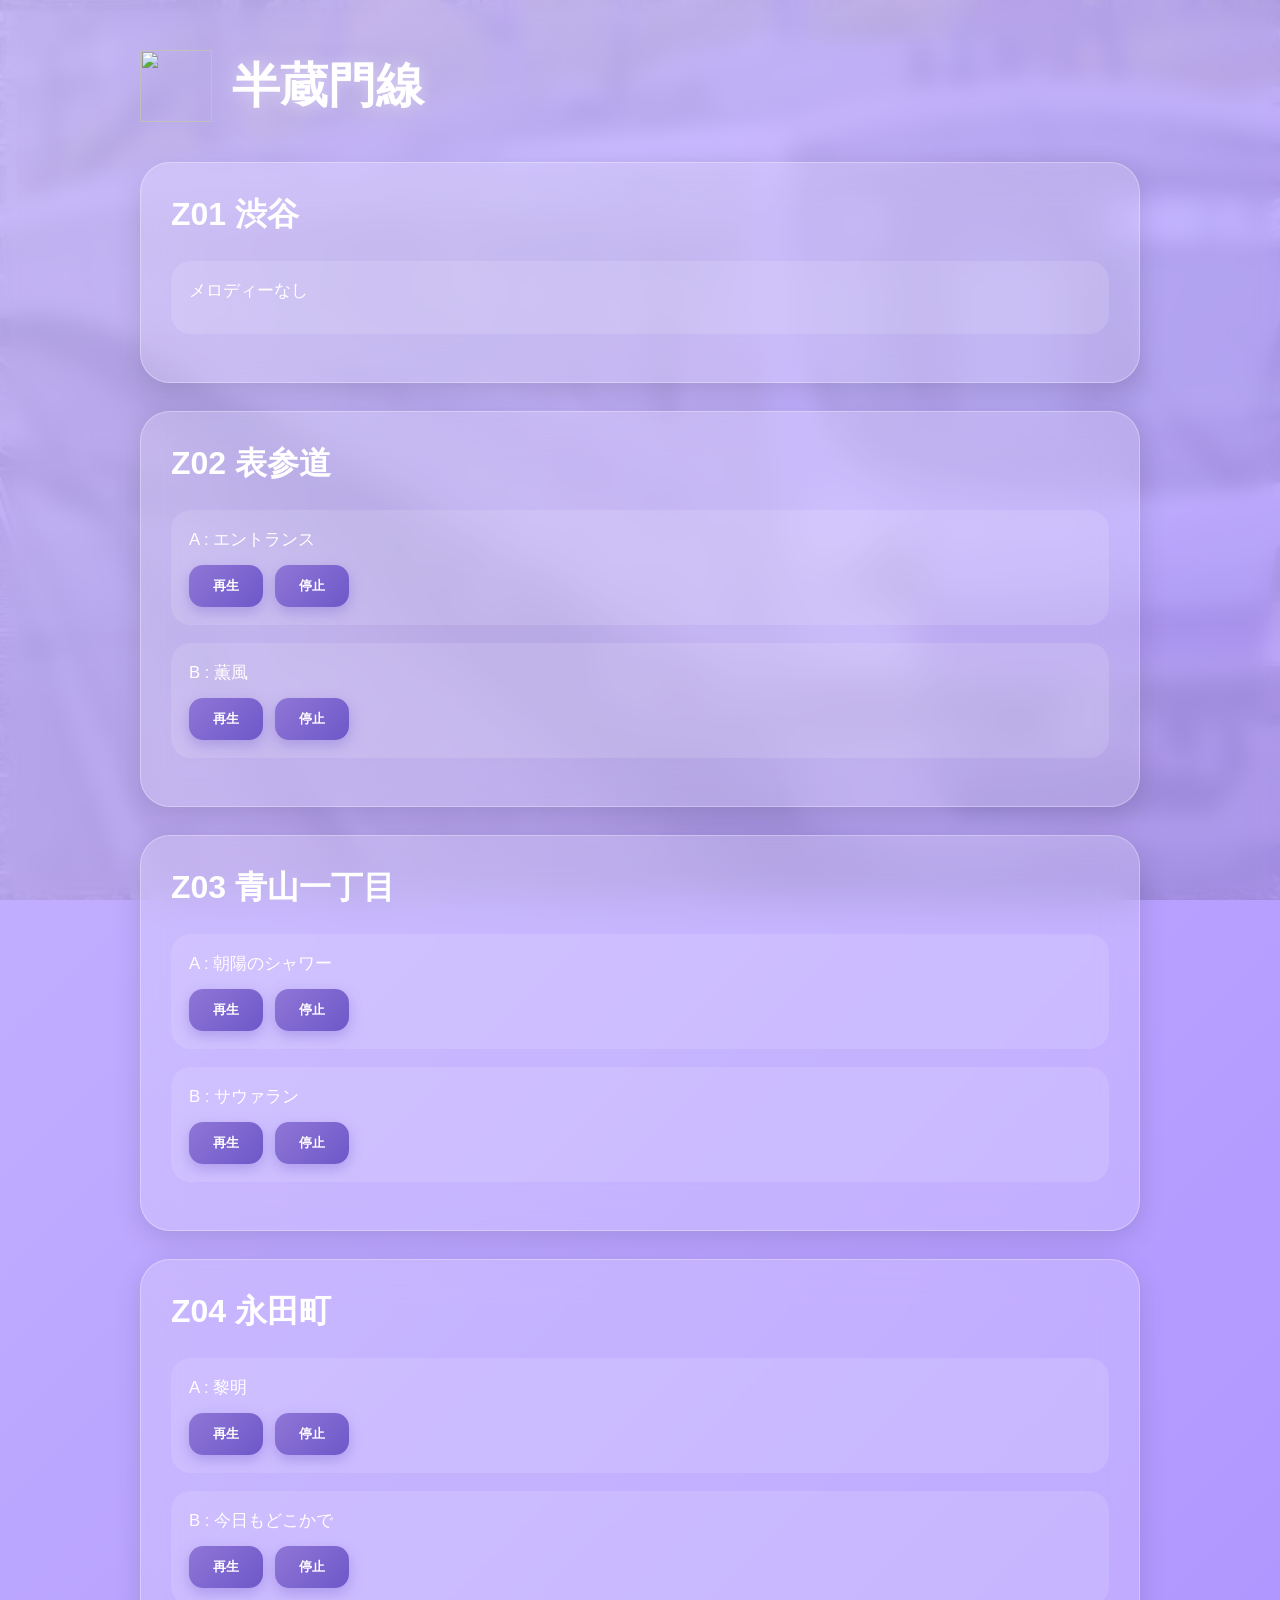
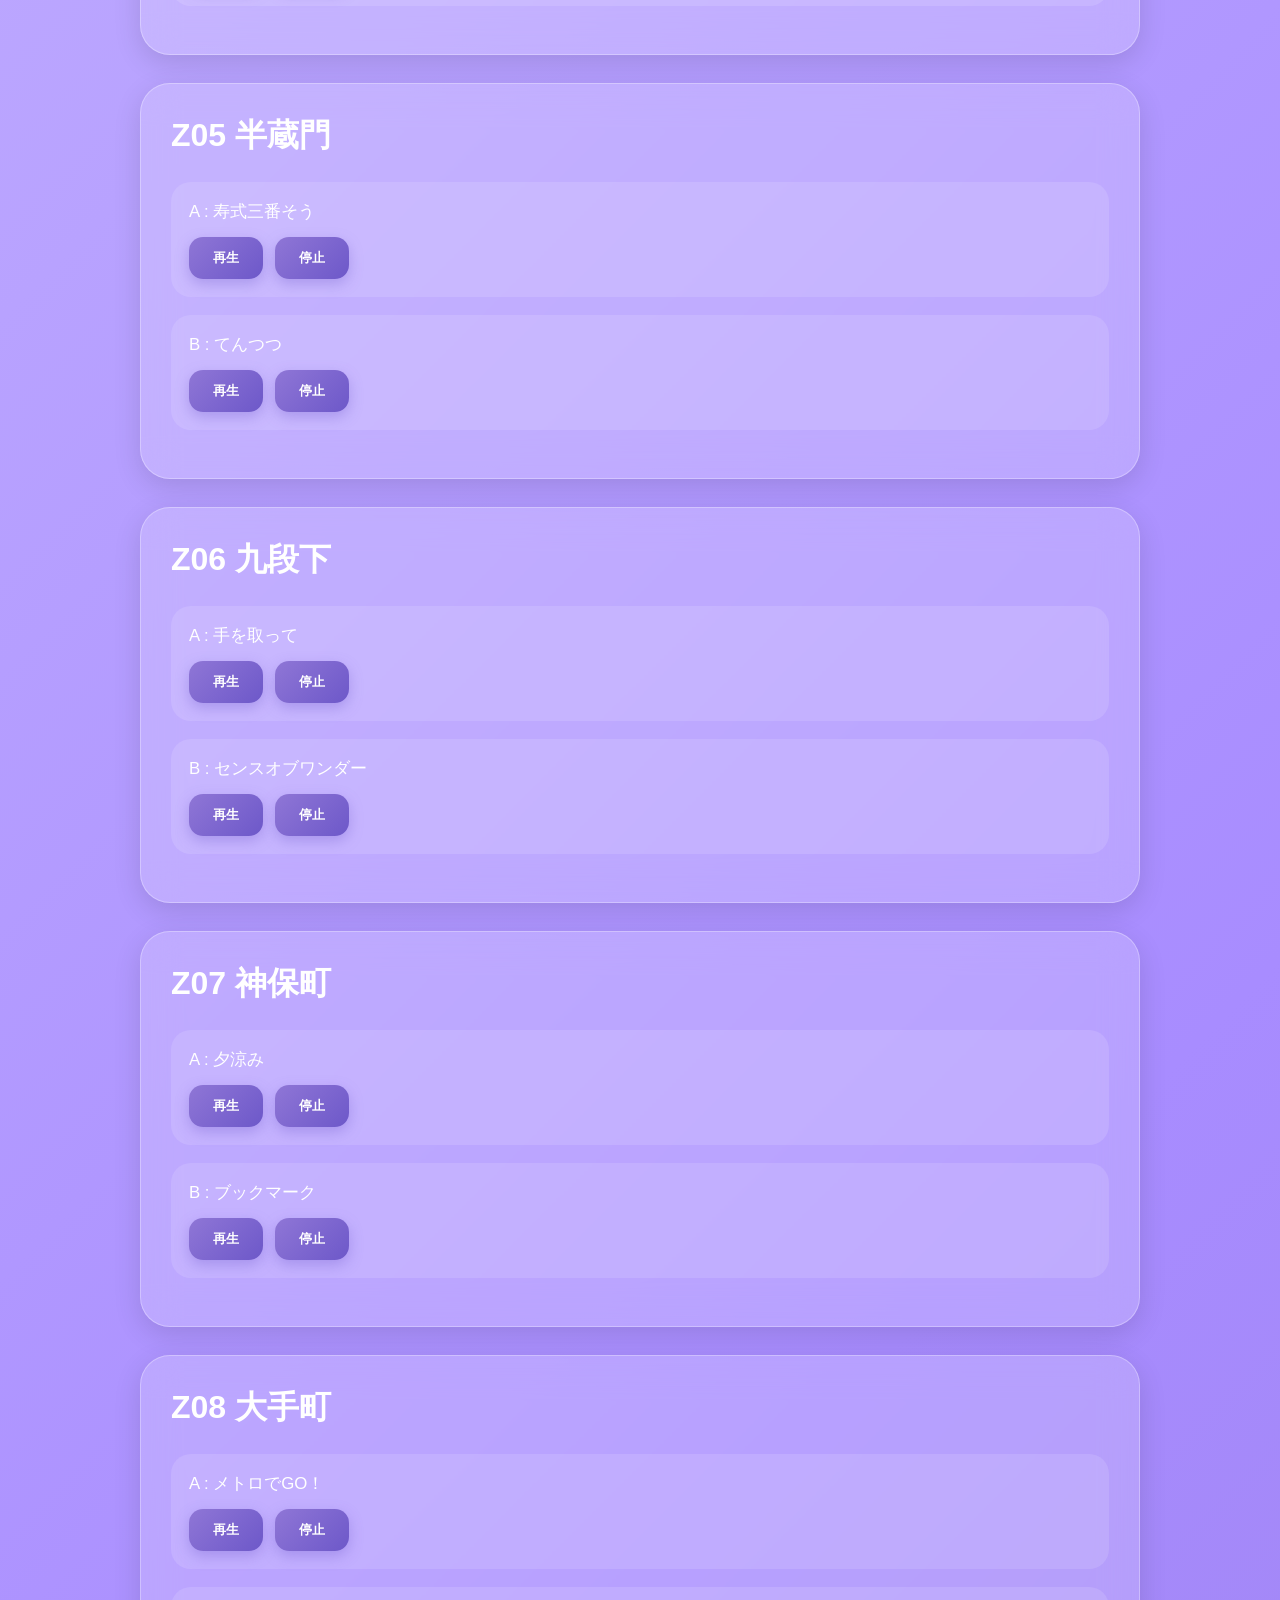
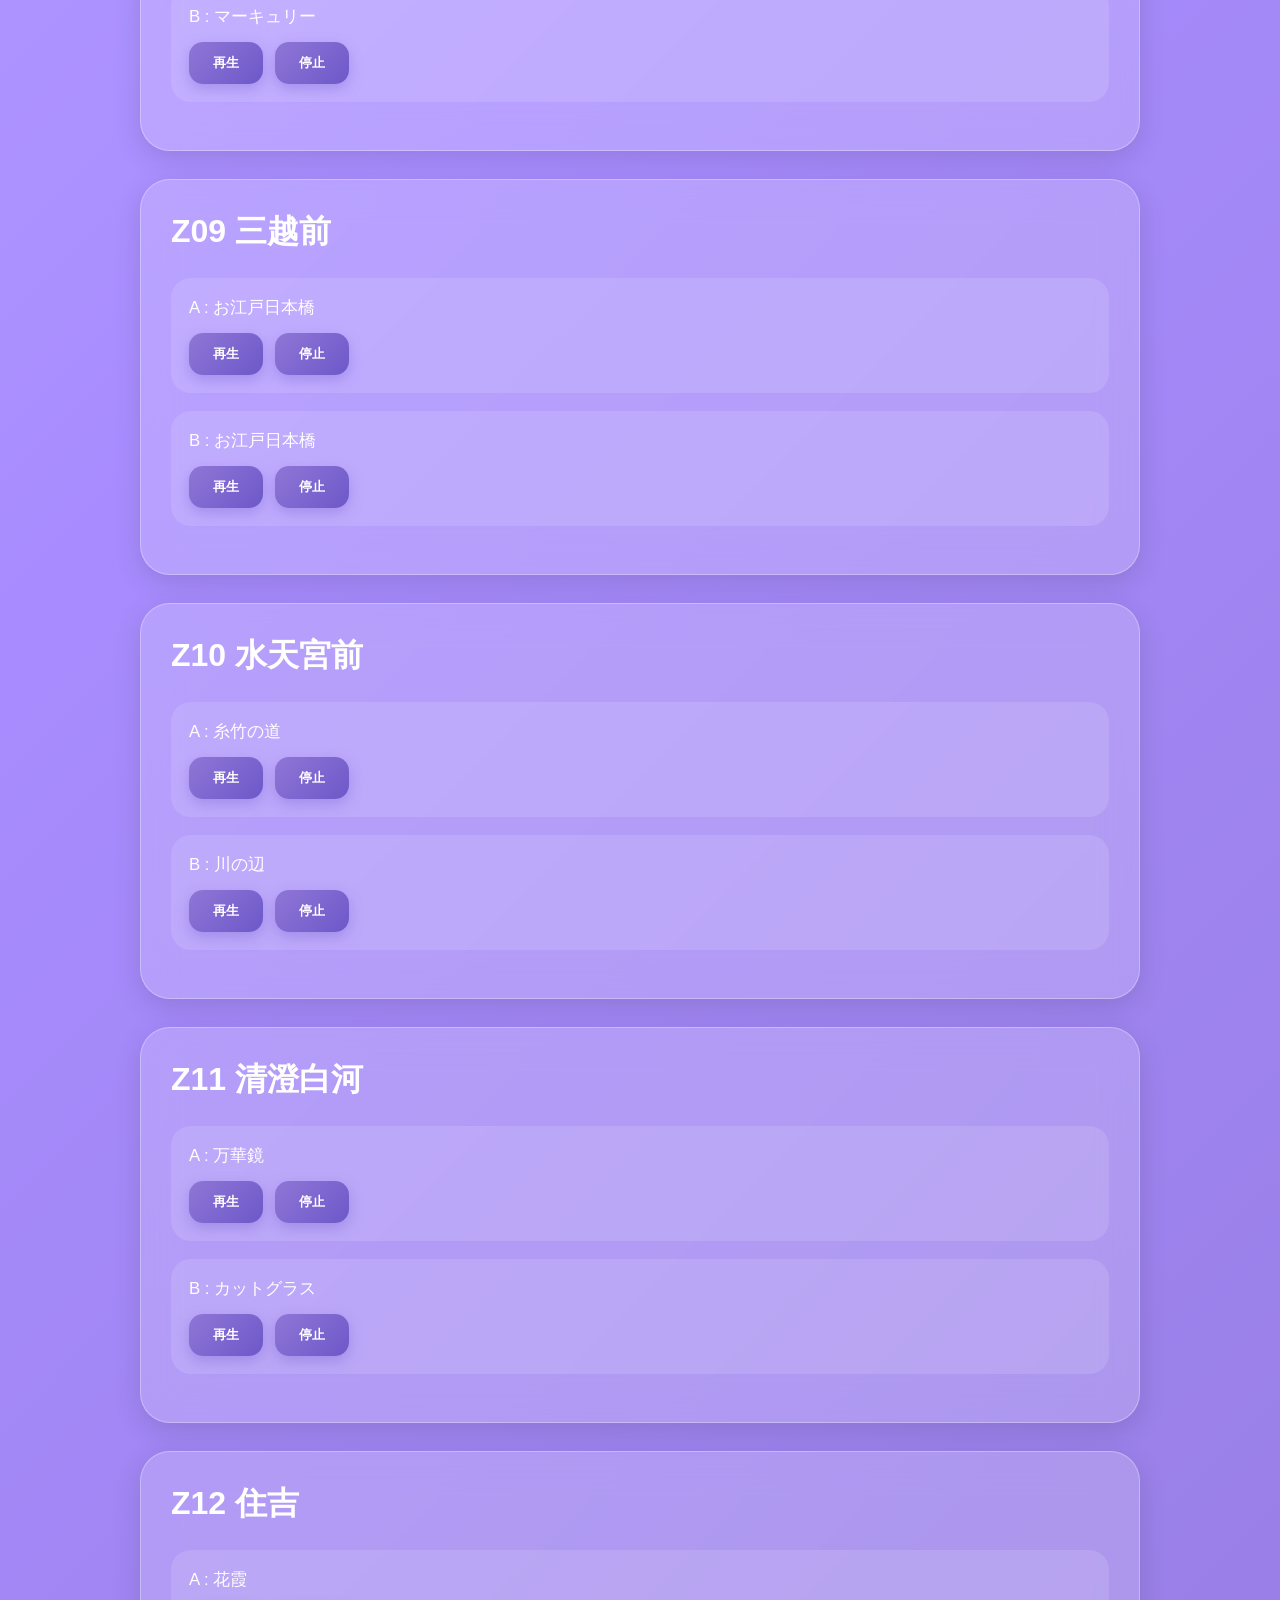
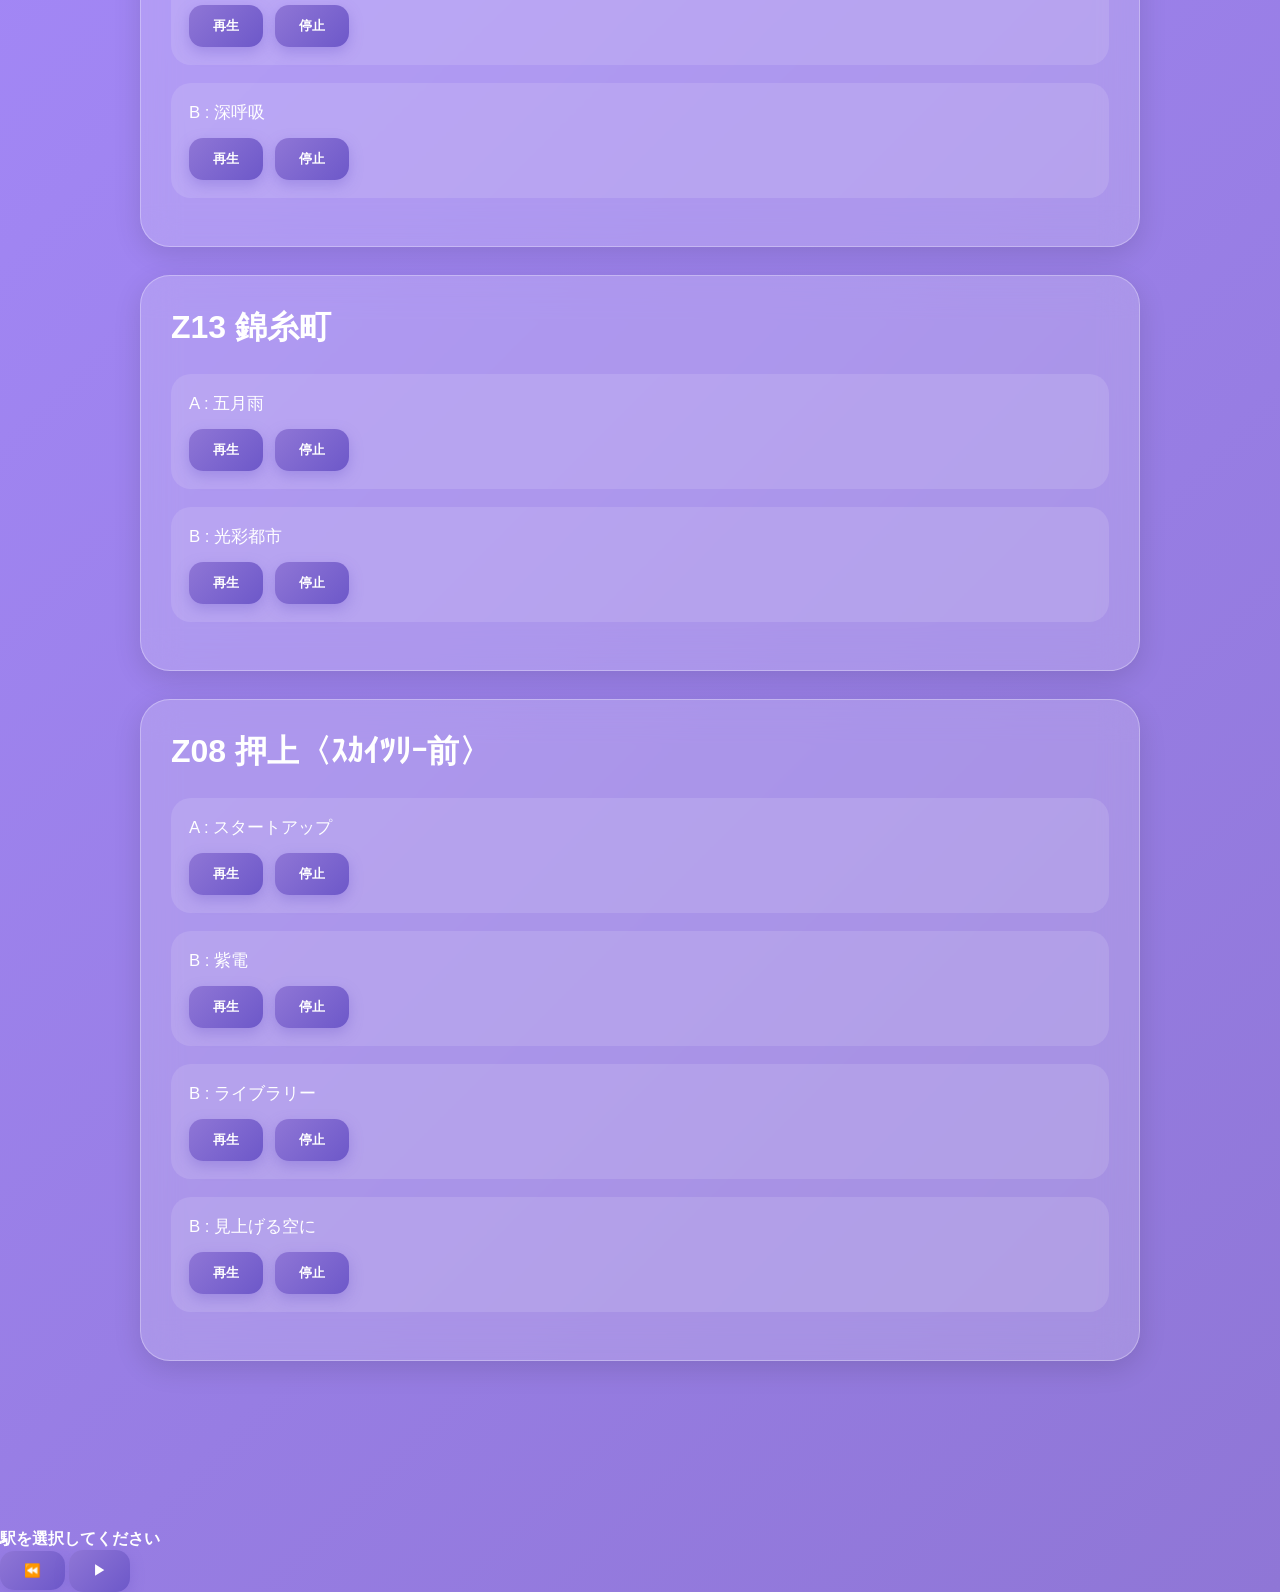
==== commit dca7c7ab: "Update index.html" ====
--- a/hanzomon-line/index.html
+++ b/hanzomon-line/index.html
@@ -839,164 +839,143 @@
     </section>
 </main>
 
-  <!-- 下部固定プレイヤー -->
-  <div class="music-bar">
-
-    <div class="music-left">
-
-      <div class="playing-label">
-       再生中の音楽
-      </div>
-
-      <div
-        class="now-playing"
-        id="nowPlaying"
-      >
-        再生されていません
-      </div>
-
-    </div>
-
-
-
-
-
-    <div class="music-right">
-
-      <!-- ループ -->
-      <label class="loop-wrap">
-
-        <input
-          type="checkbox"
-          id="loopToggle"
-        >
-
-        ループ
-
-      </label>
-
-
-
-
-
-      <!-- シークバー -->
-      <input
-        type="range"
-        id="seekBar"
-        value="0"
-        min="0"
-        max="100"
-      >
-
-    </div>
-
+ <!-- プレイヤー -->
+<div class="player-container">
+
+  <div class="now-playing" id="nowPlaying">
+    駅を選択してください
   </div>
 
-
-
-
-
-  <!-- audio -->
-  <audio
-    id="audio-player"
-    preload="auto"
-  ></audio>
-
-
-
-
-
-  <script>
-
-    const player =
-      document.getElementById(
-        "audio-player"
+  <audio id="player"></audio>
+
+  <div class="player-controls">
+
+    <button id="restartBtn">
+      ⏪
+    </button>
+
+    <button id="pauseBtn">
+      ▶
+    </button>
+
+  </div>
+
+</div>
+
+<script>
+
+  const player =
+    document.getElementById(
+      "player"
+    );
+
+  const nowPlaying =
+    document.getElementById(
+      "nowPlaying"
+    );
+
+  const pauseBtn =
+    document.getElementById(
+      "pauseBtn"
+    );
+
+  const restartBtn =
+    document.getElementById(
+      "restartBtn"
+    );
+
+  /* 駅ボタン */
+
+  document
+    .querySelectorAll(
+      ".station-card"
+    )
+    .forEach(card => {
+
+      card.addEventListener(
+        "click",
+        () => {
+
+          const audio =
+            card.dataset.audio;
+
+          const station =
+            card.dataset.station;
+
+          if(!audio) return;
+
+          player.src = audio;
+
+          player.play();
+
+          nowPlaying.textContent =
+            `${station} を再生中`;
+
+          pauseBtn.textContent =
+            "⏸";
+
+        }
       );
 
-    const seekBar =
-      document.getElementById(
-        "seekBar"
-      );
-
-    const loopToggle =
-      document.getElementById(
-        "loopToggle"
-      );
-
-    const nowPlaying =
-      document.getElementById(
-        "nowPlaying"
-      );
-
-
-
-
-
-    function playMusic(file,name){
-
-      player.src = file;
-
-      player.loop =
-        loopToggle.checked;
+    });
+
+  /* 再生 / 一時停止 */
+
+  pauseBtn.addEventListener(
+    "click",
+    () => {
+
+      if(player.paused){
+
+        player.play();
+
+        pauseBtn.textContent =
+          "⏸";
+
+      }else{
+
+        player.pause();
+
+        pauseBtn.textContent =
+          "▶";
+
+      }
+
+    }
+  );
+
+  /* 最初から */
+
+  restartBtn.addEventListener(
+    "click",
+    () => {
+
+      player.currentTime = 0;
 
       player.play();
 
+      pauseBtn.textContent =
+        "⏸";
+
+    }
+  );
+
+  /* 再生終了 */
+
+  player.addEventListener(
+    "ended",
+    () => {
+
+      pauseBtn.textContent =
+        "▶";
+
       nowPlaying.textContent =
-        name;
+        "再生終了";
+
     }
-
-
-
-
-
-    function stopMusic(){
-
-      player.pause();
-
-      player.currentTime = 0;
-
-      nowPlaying.textContent =
-        "再生されていません";
-    }
-
-
-
-
-
-    player.addEventListener(
-      "timeupdate",
-      () => {
-
-        if(player.duration){
-
-          seekBar.value =
-            (player.currentTime
-            / player.duration)
-            * 100;
-        }
-
-      }
-    );
-
-
-
-
-
-    seekBar.addEventListener(
-      "input",
-      () => {
-
-        if(player.duration){
-
-          player.currentTime =
-            (seekBar.value / 100)
-            * player.duration;
-        }
-
-      }
-    );
-
-  </script>
+  );
+
+</script>
 
 </body>
 </html>
